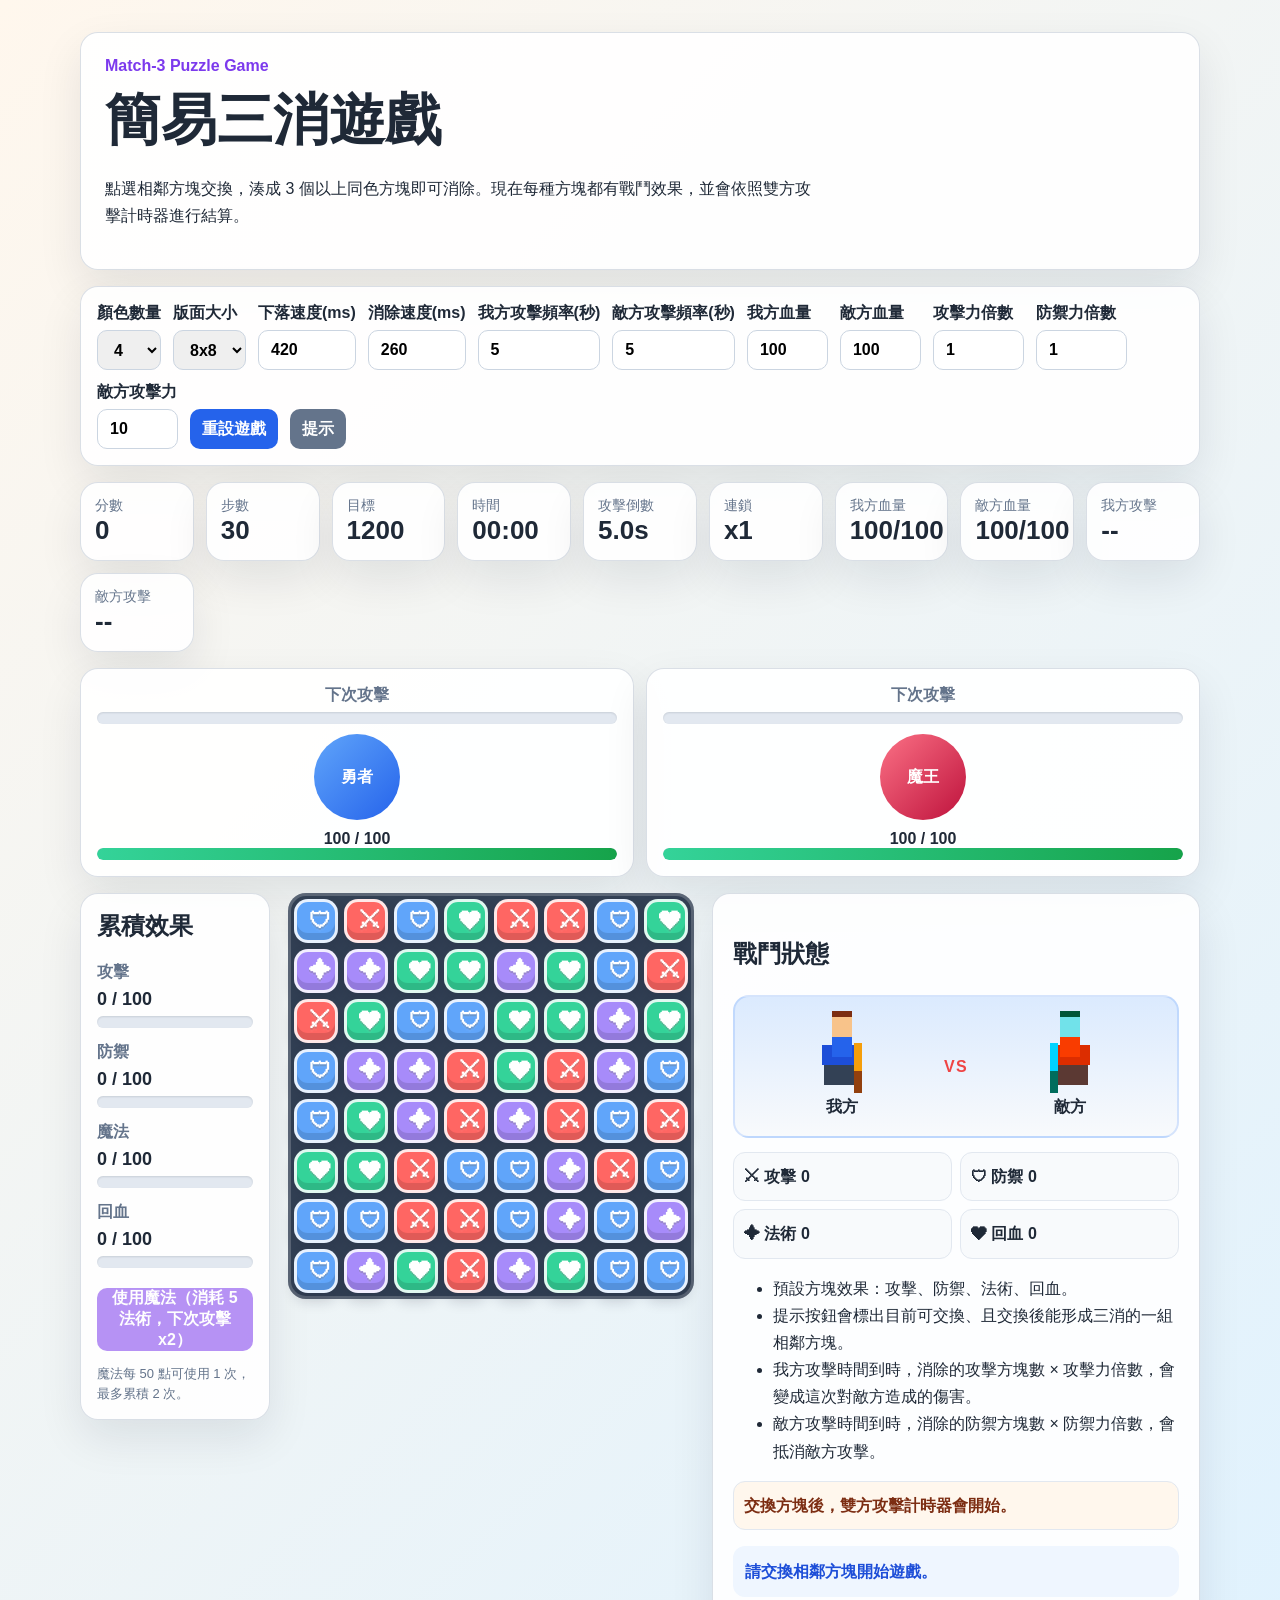
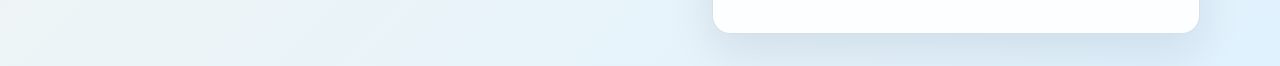
==== index.html @ 0c07d2d7 "Add debug option gating and damage popups" ====
<!DOCTYPE html>
<html lang="zh-TW">
<head>
  <meta charset="UTF-8" />
  <meta name="viewport" content="width=device-width, initial-scale=1.0" />
  <title>簡易三消遊戲 Match-3</title>
  <link rel="stylesheet" href="./assets/match3.css" />
</head>
<body>
  <main class="app-shell">
    <section class="hero">
      <p class="eyebrow">Match-3 Puzzle Game</p>
      <h1>簡易三消遊戲</h1>
      <p class="subtitle">點選相鄰方塊交換，湊成 3 個以上同色方塊即可消除。現在每種方塊都有戰鬥效果，並會依照雙方攻擊計時器進行結算。</p>
    </section>

    <section class="panel controls" aria-label="遊戲設定">
      <label data-debug-option>顏色數量
        <select id="colorCount">
          <option value="3">3</option>
          <option value="4" selected>4</option>
          <option value="5">5</option>
          <option value="6">6</option>
        </select>
      </label>
      <label data-debug-option>版面大小
        <select id="boardSize">
          <option value="6">6x6</option>
          <option value="7">7x7</option>
          <option value="8" selected>8x8</option>
          <option value="9">9x9</option>
        </select>
      </label>
      <label data-debug-option>下落速度(ms)
        <input type="number" id="fallSpeed" value="420" min="120" max="1200" step="10" />
      </label>
      <label data-debug-option>消除速度(ms)
        <input type="number" id="clearSpeed" value="260" min="80" max="1000" step="10" />
      </label>
      <details class="block-settings" data-debug-option>
        <summary>每種方塊參數</summary>
        <p>出現權重越高越常出現；消除速度會套用在該方塊的消除動畫。</p>
        <div id="blockSettings" class="block-settings-grid"></div>
      </details>
      <label data-debug-option>我方攻擊頻率(秒)
        <input type="number" id="attackInterval" value="5" min="1" max="30" step="1" />
      </label>
      <label data-debug-option>敵方攻擊頻率(秒)
        <input type="number" id="enemyInterval" value="5" min="1" max="30" step="1" />
      </label>
      <label data-debug-option>我方血量
        <input type="number" id="playerMaxHpInput" value="100" min="1" max="999" step="1" />
      </label>
      <label data-debug-option>敵方血量
        <input type="number" id="enemyMaxHpInput" value="100" min="1" max="999" step="1" />
      </label>
      <label data-debug-option>攻擊力倍數
        <input type="number" id="attackMultiplier" value="1" min="0" max="99" step="0.1" />
      </label>
      <label data-debug-option>防禦力倍數
        <input type="number" id="defenseMultiplier" value="1" min="0" max="99" step="0.1" />
      </label>
      <label data-debug-option>敵方攻擊力
        <input type="number" id="enemyAttackPower" value="10" min="0" max="999" step="1" />
      </label>
      <button id="resetButton" type="button">重設遊戲</button>
      <button id="hintButton" type="button" class="secondary">提示</button>
    </section>

    <section class="stats" aria-label="遊戲狀態">
      <article><span>分數</span><strong id="score">0</strong></article>
      <article><span>步數</span><strong id="moves">30</strong></article>
      <article><span>目標</span><strong id="target">1200</strong></article>
      <article><span>時間</span><strong id="timer">00:00</strong></article>
      <article><span>攻擊倒數</span><strong id="attackTimer">5.0s</strong></article>
      <article><span>連鎖</span><strong id="combo">x1</strong></article>
      <article><span>我方血量</span><strong id="playerHp">100/100</strong></article>
      <article><span>敵方血量</span><strong id="enemyHp">100/100</strong></article>
      <article><span>我方攻擊</span><strong id="playerAttackCountdown">--</strong></article>
      <article><span>敵方攻擊</span><strong id="enemyAttackCountdown">--</strong></article>
    </section>

    <section class="battle-panel" aria-label="戰鬥狀態">
      <article class="fighter-card">
        <div class="attack-countdown">
          <span>下次攻擊</span>
          <div class="bar"><span id="playerAttackBar"></span></div>
        </div>
        <div class="fighter-avatar">勇者</div>
        <strong id="playerHpText">100 / 100</strong>
        <div class="bar hp"><span id="playerHpBar"></span></div>
      </article>
      <article class="fighter-card enemy">
        <div class="attack-countdown">
          <span>下次攻擊</span>
          <div class="bar"><span id="enemyAttackBar"></span></div>
        </div>
        <div class="fighter-avatar">魔王</div>
        <strong id="enemyHpText">100 / 100</strong>
        <div class="bar hp"><span id="enemyHpBar"></span></div>
      </article>
    </section>

    <section class="game-layout">
      <aside class="panel accumulation-panel" aria-label="累積戰鬥效果">
        <h2>累積效果</h2>
        <div class="meter-row">
          <span>攻擊</span>
          <strong id="attackValue">0 / 100</strong>
          <div class="bar"><span id="attackMeter"></span></div>
        </div>
        <div class="meter-row">
          <span>防禦</span>
          <strong id="defenseValue">0 / 100</strong>
          <div class="bar"><span id="defenseMeter"></span></div>
        </div>
        <div class="meter-row">
          <span>魔法</span>
          <strong id="magicValue">0 / 100</strong>
          <div class="bar"><span id="magicMeter"></span></div>
        </div>
        <div class="meter-row">
          <span>回血</span>
          <strong id="healValue">0 / 100</strong>
          <div class="bar"><span id="healMeter"></span></div>
        </div>
        <button id="magicButton" type="button" class="magic-button">使用魔法（下次攻擊 x2）</button>
        <p class="meter-note">魔法每 50 點可使用 1 次，最多累積 2 次。</p>
      </aside>
      <div id="board" class="board" aria-label="三消遊戲棋盤"></div>
      <aside class="panel business-panel">
        <h2>戰鬥狀態</h2>
        <div class="battle-stage" aria-label="角色戰鬥展示">
          <div class="fighter hero-fighter">
            <div id="heroSprite" class="pixel-sprite hero-sprite" aria-label="我方像素角色"></div>
            <strong>我方</strong>
          </div>
          <div class="versus">VS</div>
          <div class="fighter enemy-fighter">
            <div id="enemySprite" class="pixel-sprite enemy-sprite" aria-label="敵方像素角色"></div>
            <strong>敵方</strong>
          </div>
        </div>
        <div class="effect-grid" aria-label="本輪累積效果">
          <span>⚔ 攻擊 <strong id="roundAttack">0</strong></span>
          <span>🛡 防禦 <strong id="roundDefense">0</strong></span>
          <span>✦ 法術 <strong id="roundSpell">0</strong></span>
          <span>❤ 回血 <strong id="roundHeal">0</strong></span>
        </div>
        <ul>
          <li>預設方塊效果：攻擊、防禦、法術、回血。</li>
          <li>提示按鈕會標出目前可交換、且交換後能形成三消的一組相鄰方塊。</li>
          <li>我方攻擊時間到時，消除的攻擊方塊數 × 攻擊力倍數，會變成這次對敵方造成的傷害。</li>
          <li>敵方攻擊時間到時，消除的防禦方塊數 × 防禦力倍數，會抵消敵方攻擊。</li>
        </ul>
        <p id="battleLog" class="battle-log">尚未攻擊。</p>
        <p id="status" class="status">請交換相鄰方塊開始遊戲。</p>
      </aside>
    </section>
  </main>

  <script src="./assets/match3/config/block-types.js"></script>
  <script src="./assets/match3/core/logic.js"></script>
  <script src="./assets/match3/state/game-state.js"></script>
  <script src="./assets/match3/ui/render.js"></script>
  <script src="./assets/match3/systems/battle.js"></script>
  <script src="./assets/match3/main.js"></script>
</body>
</html>
---- assets/match3.css ----
:root {
  --cell-size: 44px;
  --gap: 6px;
  --fall-duration: 420ms;
  --clear-duration: 260ms;
}
* { box-sizing: border-box; }
body { margin: 0; font-family: Arial, "Noto Sans TC", sans-serif; background: linear-gradient(135deg, #fff7ed, #e0f2fe); color: #1f2937; }
.app-shell { width: min(1120px, calc(100vw - 32px)); margin: 0 auto; padding: 32px 0; }
.hero, .panel, .stats article { background: rgba(255,255,255,.9); border: 1px solid rgba(148,163,184,.35); border-radius: 18px; box-shadow: 0 18px 45px rgba(15,23,42,.09); }
.hero { padding: 24px; margin-bottom: 16px; }
.eyebrow { color: #7c3aed; font-weight: 700; margin: 0 0 8px; }
h1 { margin: 0; font-size: clamp(32px, 5vw, 56px); }
.subtitle { max-width: 720px; line-height: 1.7; }
.controls { display: flex; flex-wrap: wrap; align-items: end; gap: 12px; padding: 16px; margin-bottom: 16px; }
label { display: grid; gap: 6px; font-weight: 700; }
select, input, button { min-height: 40px; border-radius: 10px; border: 1px solid #cbd5e1; padding: 0 12px; font: inherit; }
button { background: #2563eb; color: white; border: 0; cursor: pointer; font-weight: 800; }
button.secondary { background: #64748b; }
button:disabled { opacity: .55; cursor: not-allowed; }
.block-settings { flex-basis: 100%; border: 1px solid #e2e8f0; border-radius: 14px; padding: 10px 12px; background: #f8fafc; }
.block-settings summary { cursor: pointer; font-weight: 900; }
.block-settings p { margin: 8px 0 12px; color: #64748b; font-size: 14px; }
.block-settings-grid { display: grid; grid-template-columns: repeat(auto-fit, minmax(190px, 1fr)); gap: 10px; }
.block-setting-card { display: grid; gap: 8px; padding: 10px; border-radius: 12px; background: white; border: 1px solid #e2e8f0; }
.block-setting-card strong { display: flex; align-items: center; gap: 8px; }
.block-setting-card label { font-size: 13px; }
.block-setting-card input { width: 100%; min-height: 34px; }
.stats { display: grid; grid-template-columns: repeat(auto-fit, minmax(110px, 1fr)); gap: 12px; margin-bottom: 16px; }
.stats article { padding: 14px; }
.stats span { display: block; color: #64748b; font-size: 14px; }
.stats strong { font-size: 26px; }
.game-layout { display: grid; grid-template-columns: max-content minmax(240px, 1fr); align-items: start; gap: 18px; }
.board { display: grid; grid-template-columns: repeat(var(--board-size), var(--cell-size)); gap: var(--gap); padding: var(--gap); background: #334155; border-radius: 18px; box-shadow: inset 0 0 0 3px rgba(255,255,255,.2); touch-action: manipulation; }
.cell { width: var(--cell-size); height: var(--cell-size); border-radius: 14px; border: 3px solid rgba(255,255,255,.85); cursor: pointer; box-shadow: inset 0 -7px 0 rgba(0,0,0,.12), 0 8px 14px rgba(15,23,42,.18); transition: border-color 120ms, box-shadow 120ms; animation-fill-mode: both; }
.cell.empty { visibility: hidden; pointer-events: none; }
.cell.selected { border-color: #111827; box-shadow: 0 0 0 4px #facc15, inset 0 -7px 0 rgba(0,0,0,.12); }
.cell.hint { animation: pulse 800ms ease-in-out 3; }
.cell.clearing { animation: clear var(--clear-duration) ease-out forwards; }
.cell.falling { animation: fall var(--fall-duration) cubic-bezier(.2,.9,.25,1) forwards; }
.cell.spawning { animation: spawn var(--fall-duration) cubic-bezier(.2,.9,.25,1) forwards; }
.business-panel { padding: 20px; line-height: 1.7; }
.status { padding: 12px; border-radius: 12px; background: #eff6ff; color: #1d4ed8; font-weight: 700; }
@keyframes clear { to { opacity: 0; transform: scale(.2) rotate(12deg); } }
@keyframes fall { from { transform: translateY(var(--from-y)); } to { transform: translateY(0); } }
@keyframes spawn { from { opacity: 0; transform: translateY(var(--from-y)) scale(.75); } to { opacity: 1; transform: translateY(0) scale(1); } }
@keyframes pulse { 50% { transform: scale(1.15); box-shadow: 0 0 0 5px #fde68a, inset 0 -7px 0 rgba(0,0,0,.12); } }
@media (max-width: 820px) { :root { --cell-size: 36px; --gap: 4px; } .game-layout { grid-template-columns: 1fr; } .stats { grid-template-columns: repeat(2, 1fr); } .board { margin: 0 auto; } }
.battle-panel { display: grid; grid-template-columns: repeat(2, minmax(220px, 1fr)); gap: 12px; margin-bottom: 16px; }
.fighter-card { background: rgba(255,255,255,.92); border: 1px solid rgba(148,163,184,.35); border-radius: 18px; box-shadow: 0 18px 45px rgba(15,23,42,.09); padding: 16px; text-align: center; }
.fighter-avatar { width: 86px; height: 86px; border-radius: 999px; display: grid; place-items: center; margin: 10px auto; background: linear-gradient(135deg, #60a5fa, #2563eb); color: white; font-weight: 900; }
.fighter-card.enemy .fighter-avatar { background: linear-gradient(135deg, #fb7185, #be123c); }
.attack-countdown { display: grid; gap: 6px; color: #64748b; font-weight: 800; }
.bar { height: 12px; overflow: hidden; border-radius: 999px; background: #e2e8f0; box-shadow: inset 0 1px 2px rgba(15,23,42,.12); }
.bar span { display: block; width: 0%; height: 100%; border-radius: inherit; background: linear-gradient(90deg, #38bdf8, #2563eb); transition: width 120ms linear; }
.bar.hp span { width: 100%; background: linear-gradient(90deg, #34d399, #16a34a); }
.game-layout { grid-template-columns: 190px max-content minmax(240px, 1fr); }
.accumulation-panel { padding: 16px; }
.accumulation-panel h2 { margin-top: 0; }
.meter-row { display: grid; gap: 6px; margin-bottom: 14px; }
.meter-row span { color: #64748b; font-weight: 800; }
.meter-row strong { font-size: 18px; }
#attackMeter { background: linear-gradient(90deg, #fb923c, #ef4444); }
#defenseMeter { background: linear-gradient(90deg, #93c5fd, #2563eb); }
#magicMeter { background: linear-gradient(90deg, #c084fc, #7c3aed); }
#healMeter { background: linear-gradient(90deg, #86efac, #16a34a); }
.magic-button { width: 100%; min-height: 44px; margin-top: 6px; background: #7c3aed; }
.meter-note { margin-bottom: 0; color: #64748b; font-size: 13px; line-height: 1.5; }
.stats { grid-template-columns: repeat(9, minmax(96px, 1fr)); }
.cell { position: relative; display: grid; place-items: center; font-size: 22px; text-shadow: 0 2px 0 rgba(0,0,0,.18); }
.cell-icon { pointer-events: none; filter: drop-shadow(0 2px 0 rgba(255,255,255,.22)); }
.battle-stage { display: grid; grid-template-columns: 1fr auto 1fr; align-items: end; gap: 12px; padding: 16px; margin-bottom: 14px; border-radius: 16px; background: linear-gradient(#dbeafe, #f8fafc); border: 2px solid rgba(59,130,246,.18); }
.fighter { display: grid; justify-items: center; gap: 8px; font-weight: 800; }
.versus { align-self: center; color: #ef4444; font-weight: 900; letter-spacing: .08em; }
.pixel-sprite { position: relative; width: 54px; height: 72px; image-rendering: pixelated; animation: idle-bob 900ms steps(2, end) infinite; }
.pixel-sprite::before { content: ''; position: absolute; left: 17px; top: 4px; width: 20px; height: 20px; background: #f8c38a; box-shadow: 0 20px 0 #2563eb, -10px 28px 0 #1d4ed8, 10px 28px 0 #1d4ed8, -8px 48px 0 #334155, 8px 48px 0 #334155, 0 -6px 0 #7c2d12; }
.pixel-sprite::after { content: ''; position: absolute; left: 39px; top: 30px; width: 8px; height: 28px; background: #f59e0b; transform-origin: top center; box-shadow: 0 22px 0 #92400e; }
.enemy-sprite { transform: scaleX(-1); filter: hue-rotate(145deg) saturate(1.2); animation-name: enemy-idle-bob; }
.hero-sprite.attacking { animation: hero-attack 520ms steps(3, end); }
.enemy-sprite.attacking { animation: enemy-attack 520ms steps(3, end); }
.hero-sprite.attacking::after, .enemy-sprite.attacking::after { transform: rotate(-55deg); }
.effect-grid { display: grid; grid-template-columns: repeat(2, minmax(120px, 1fr)); gap: 8px; margin-bottom: 12px; }
.effect-grid span, .battle-log { border-radius: 12px; background: #f8fafc; border: 1px solid #e2e8f0; padding: 10px; font-weight: 700; }
.battle-log { color: #7c2d12; background: #fff7ed; }
@keyframes idle-bob { 50% { transform: translateY(-3px); } }
@keyframes enemy-idle-bob { 0%, 100% { transform: scaleX(-1) translateY(0); } 50% { transform: scaleX(-1) translateY(-3px); } }
@keyframes hero-attack { 50% { transform: translateX(18px); } }
@keyframes enemy-attack { 0%, 100% { transform: scaleX(-1) translateX(0); } 50% { transform: scaleX(-1) translateX(18px); } }
@media (max-width: 980px) { .stats { grid-template-columns: repeat(3, 1fr); } }
@media (max-width: 820px) { .battle-panel, .game-layout { grid-template-columns: 1fr; } .accumulation-panel { order: -1; } .stats { grid-template-columns: repeat(2, 1fr); } .effect-grid { grid-template-columns: 1fr; } }

.cell.special { border-color: #fff7ed; box-shadow: inset 0 -7px 0 rgba(0,0,0,.12), 0 0 0 3px rgba(250,204,21,.8), 0 10px 18px rgba(15,23,42,.22); overflow: hidden; }
.cell.special::before { content: ''; position: absolute; inset: -35%; background: conic-gradient(from 0deg, transparent, rgba(255,255,255,.72), transparent 32%); animation: special-spin 1.8s linear infinite; }
.cell.special-color { background: conic-gradient(#FF6663, #60A5FA, #A78BFA, #34D399, #FEB144, #FF6663) !important; }
.special-icon { position: absolute; right: 2px; bottom: 0; display: grid; place-items: center; width: 18px; height: 18px; border-radius: 999px; background: rgba(17,24,39,.82); color: white; font-size: 12px; line-height: 1; z-index: 1; }
.cell-icon { position: relative; z-index: 1; }
@keyframes special-spin { to { transform: rotate(360deg); } }
.damage-popup {
  position: absolute;
  top: -20px;
  left: 50%;
  z-index: 3;
  pointer-events: none;
  transform: translateX(-50%);
  color: #dc2626;
  font-size: 22px;
  font-weight: 900;
  text-shadow: 0 2px 0 #fff, 0 0 8px rgba(255,255,255,.9);
  animation: damage-float 900ms ease-out forwards;
}
.damage-popup.heal { color: #16a34a; }
@keyframes damage-float {
  from { opacity: 0; transform: translate(-50%, 8px) scale(.85); }
  20% { opacity: 1; transform: translate(-50%, 0) scale(1.15); }
  to { opacity: 0; transform: translate(-50%, -34px) scale(1); }
}
.fighter { position: relative; }
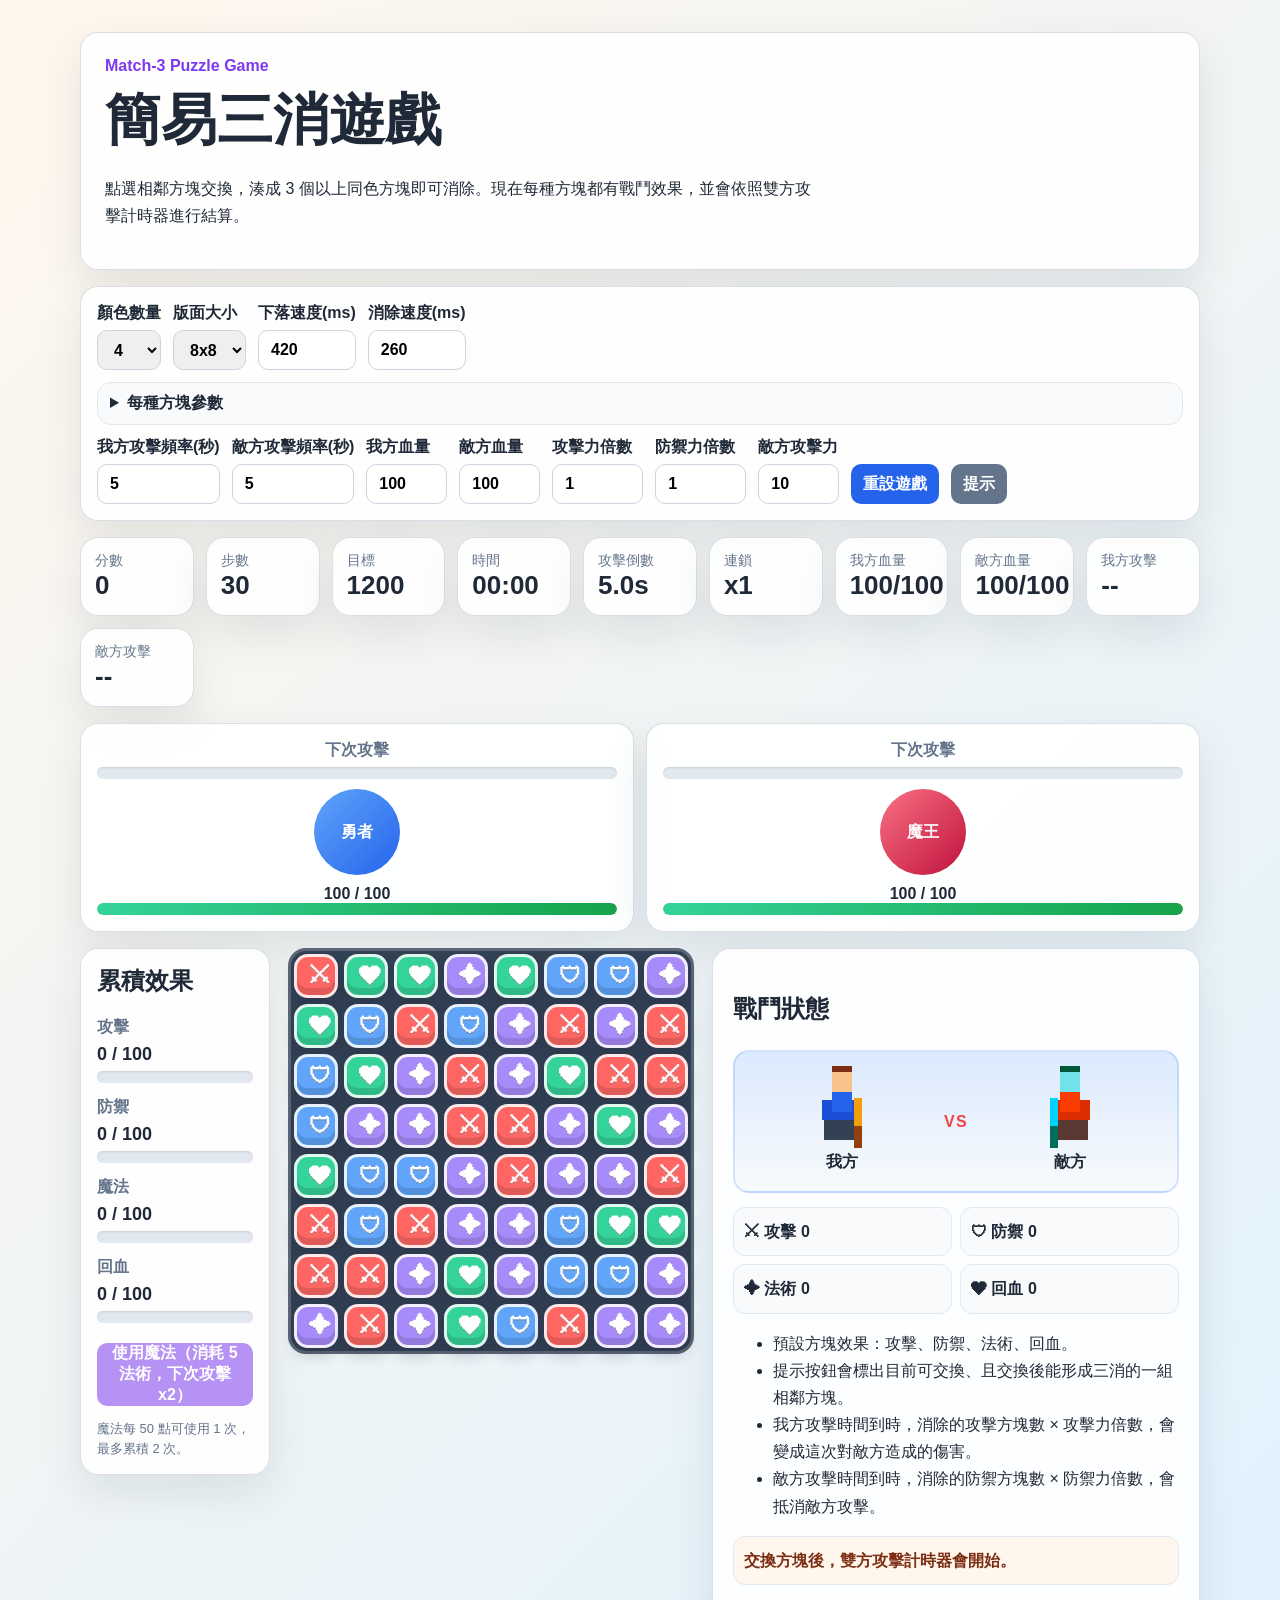
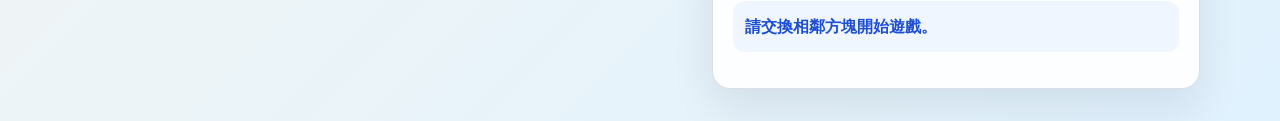
==== commit 6fff638e: "Keep block settings panel visible" ====
--- a/index.html
+++ b/index.html
@@ -37,7 +37,7 @@
       <label data-debug-option>消除速度(ms)
         <input type="number" id="clearSpeed" value="260" min="80" max="1000" step="10" />
       </label>
-      <details class="block-settings" data-debug-option>
+      <details class="block-settings">
         <summary>每種方塊參數</summary>
         <p>出現權重越高越常出現；消除速度會套用在該方塊的消除動畫。</p>
         <div id="blockSettings" class="block-settings-grid"></div>
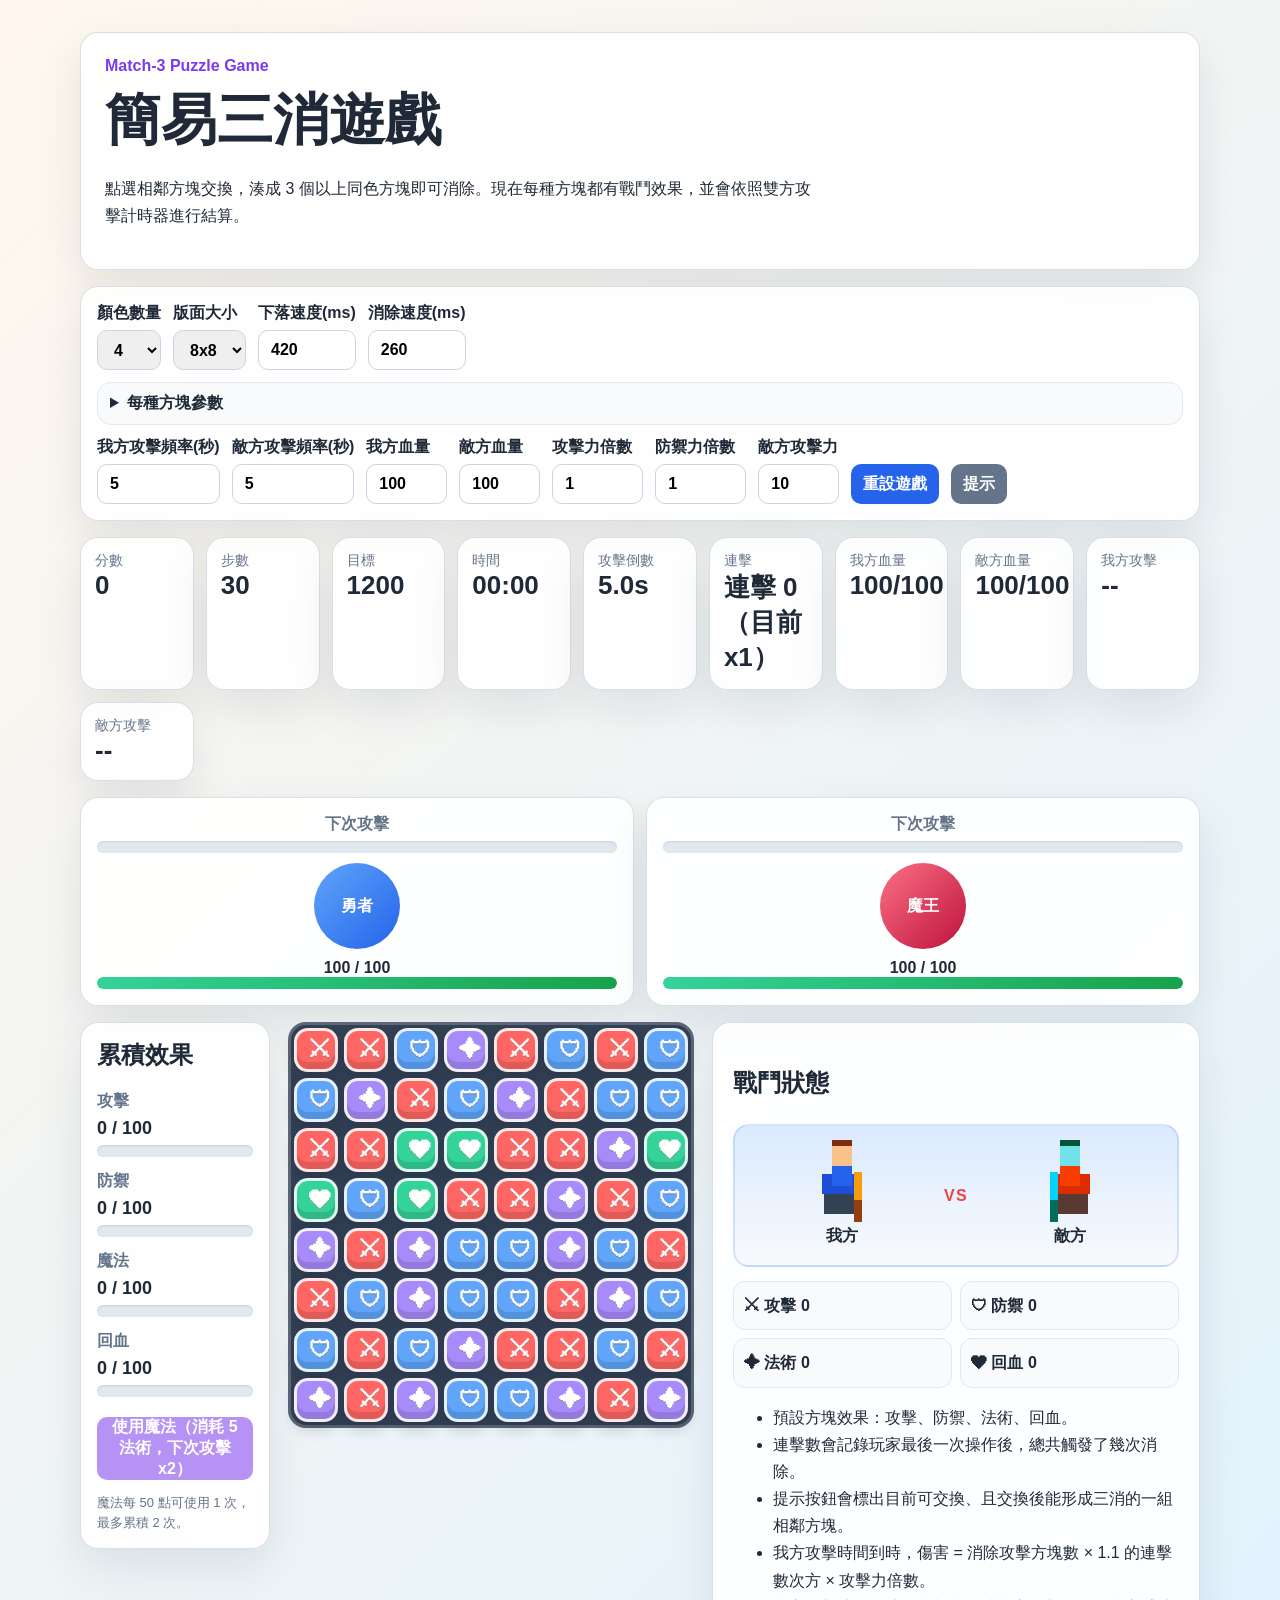
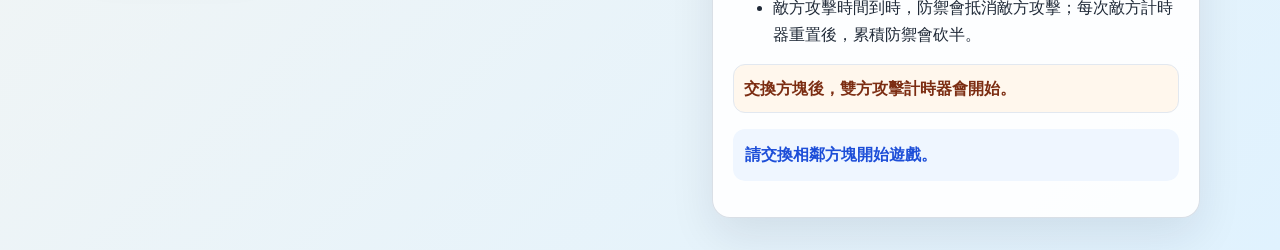
==== commit 20adb51b: "Add combo damage and defense decay" ====
--- a/index.html
+++ b/index.html
@@ -73,7 +73,7 @@
       <article><span>目標</span><strong id="target">1200</strong></article>
       <article><span>時間</span><strong id="timer">00:00</strong></article>
       <article><span>攻擊倒數</span><strong id="attackTimer">5.0s</strong></article>
-      <article><span>連鎖</span><strong id="combo">x1</strong></article>
+      <article><span>連擊</span><strong id="combo">連擊 0</strong></article>
       <article><span>我方血量</span><strong id="playerHp">100/100</strong></article>
       <article><span>敵方血量</span><strong id="enemyHp">100/100</strong></article>
       <article><span>我方攻擊</span><strong id="playerAttackCountdown">--</strong></article>
@@ -149,9 +149,10 @@
         </div>
         <ul>
           <li>預設方塊效果：攻擊、防禦、法術、回血。</li>
+          <li>連擊數會記錄玩家最後一次操作後，總共觸發了幾次消除。</li>
           <li>提示按鈕會標出目前可交換、且交換後能形成三消的一組相鄰方塊。</li>
-          <li>我方攻擊時間到時，消除的攻擊方塊數 × 攻擊力倍數，會變成這次對敵方造成的傷害。</li>
-          <li>敵方攻擊時間到時，消除的防禦方塊數 × 防禦力倍數，會抵消敵方攻擊。</li>
+          <li>我方攻擊時間到時，傷害 = 消除攻擊方塊數 × 1.1 的連擊數次方 × 攻擊力倍數。</li>
+          <li>敵方攻擊時間到時，防禦會抵消敵方攻擊；每次敵方計時器重置後，累積防禦會砍半。</li>
         </ul>
         <p id="battleLog" class="battle-log">尚未攻擊。</p>
         <p id="status" class="status">請交換相鄰方塊開始遊戲。</p>
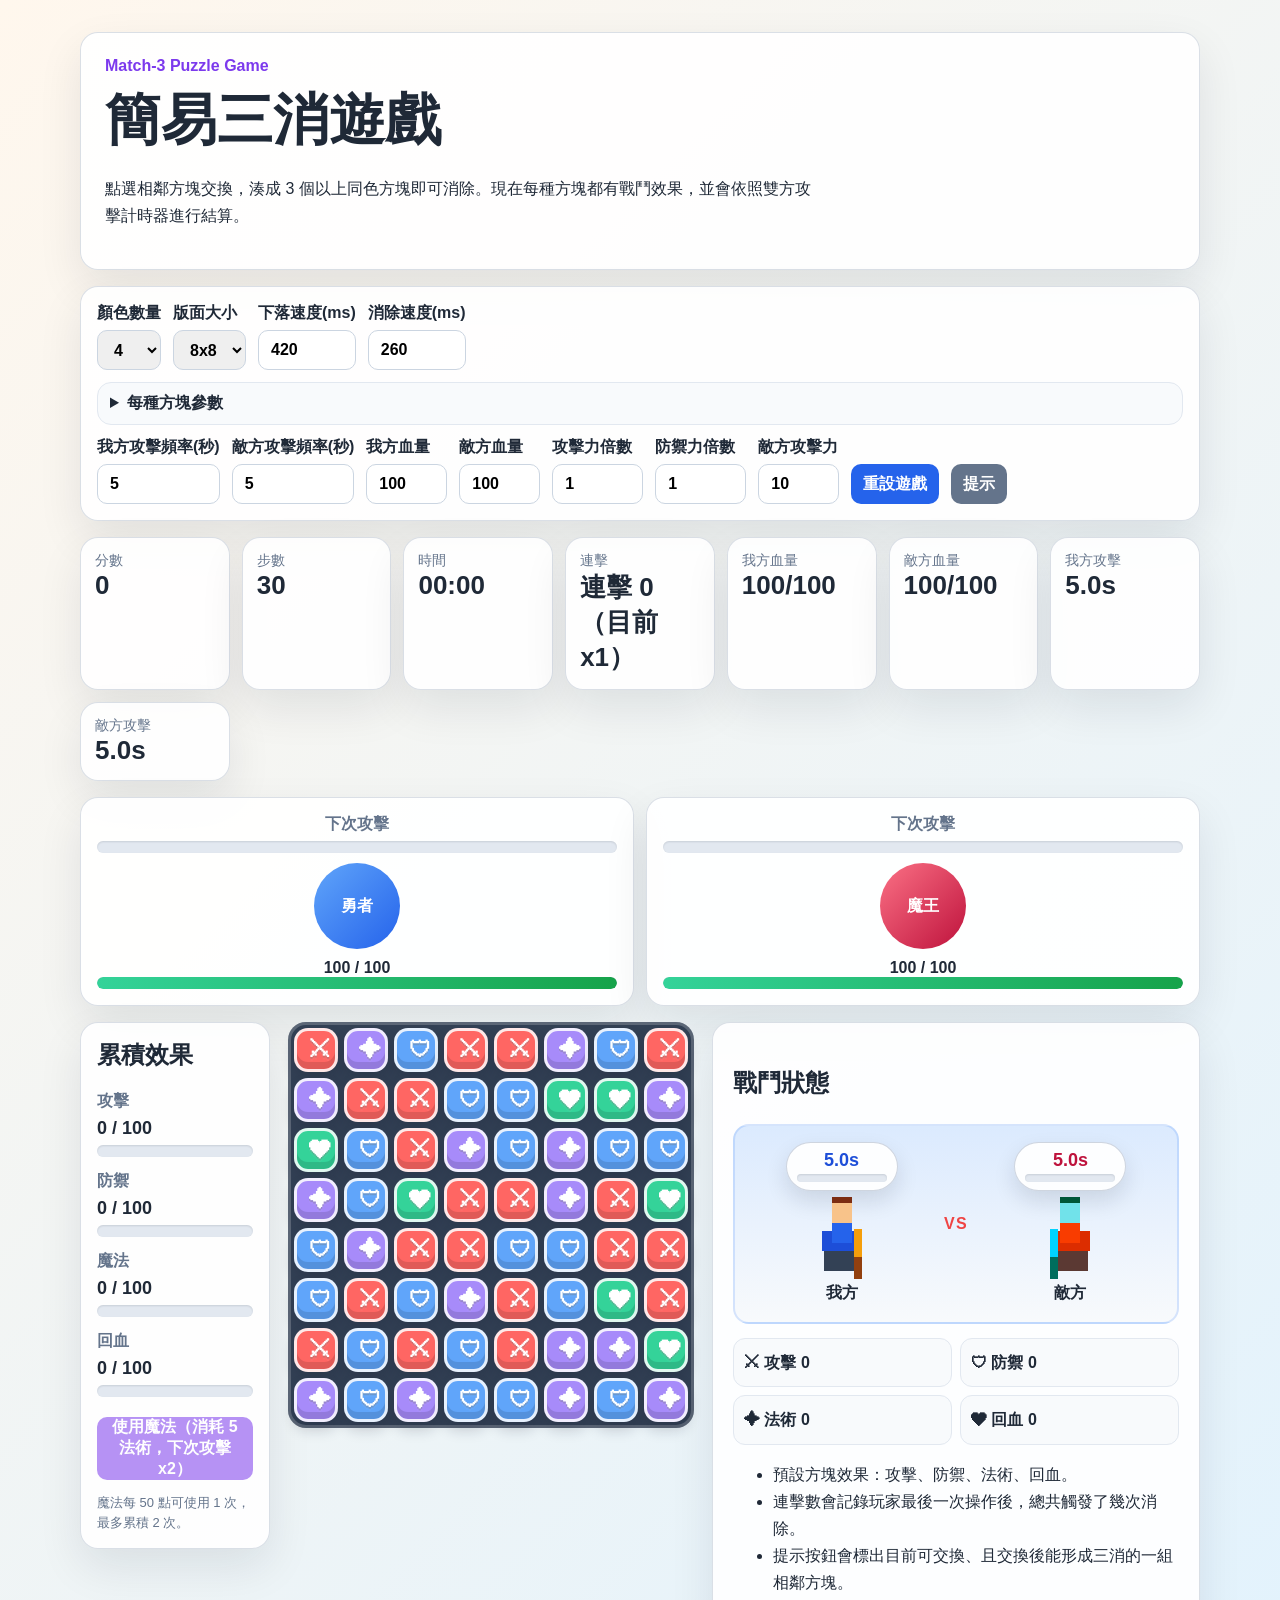
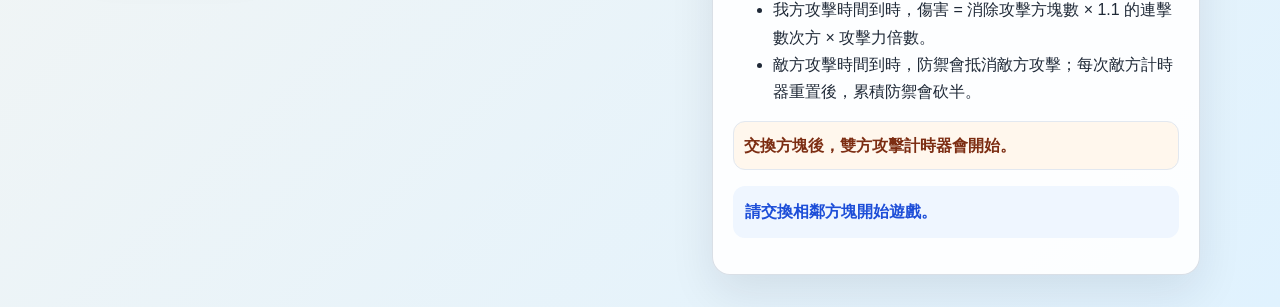
==== commit 03cdaf2f: "Move attack countdowns above fighters" ====
--- a/index.html
+++ b/index.html
@@ -70,9 +70,7 @@
     <section class="stats" aria-label="遊戲狀態">
       <article><span>分數</span><strong id="score">0</strong></article>
       <article><span>步數</span><strong id="moves">30</strong></article>
-      <article><span>目標</span><strong id="target">1200</strong></article>
       <article><span>時間</span><strong id="timer">00:00</strong></article>
-      <article><span>攻擊倒數</span><strong id="attackTimer">5.0s</strong></article>
       <article><span>連擊</span><strong id="combo">連擊 0</strong></article>
       <article><span>我方血量</span><strong id="playerHp">100/100</strong></article>
       <article><span>敵方血量</span><strong id="enemyHp">100/100</strong></article>
@@ -132,11 +130,19 @@
         <h2>戰鬥狀態</h2>
         <div class="battle-stage" aria-label="角色戰鬥展示">
           <div class="fighter hero-fighter">
+            <div class="stage-countdown" aria-label="我方下次攻擊倒數">
+              <strong id="playerStageAttackCountdown">--</strong>
+              <div class="bar"><span id="playerStageAttackBar"></span></div>
+            </div>
             <div id="heroSprite" class="pixel-sprite hero-sprite" aria-label="我方像素角色"></div>
             <strong>我方</strong>
           </div>
           <div class="versus">VS</div>
           <div class="fighter enemy-fighter">
+            <div class="stage-countdown" aria-label="敵方下次攻擊倒數">
+              <strong id="enemyStageAttackCountdown">--</strong>
+              <div class="bar"><span id="enemyStageAttackBar"></span></div>
+            </div>
             <div id="enemySprite" class="pixel-sprite enemy-sprite" aria-label="敵方像素角色"></div>
             <strong>敵方</strong>
           </div>
--- a/assets/match3.css
+++ b/assets/match3.css
@@ -52,7 +52,7 @@
 .fighter-card.enemy .fighter-avatar { background: linear-gradient(135deg, #fb7185, #be123c); }
 .attack-countdown { display: grid; gap: 6px; color: #64748b; font-weight: 800; }
 .bar { height: 12px; overflow: hidden; border-radius: 999px; background: #e2e8f0; box-shadow: inset 0 1px 2px rgba(15,23,42,.12); }
-.bar span { display: block; width: 0%; height: 100%; border-radius: inherit; background: linear-gradient(90deg, #38bdf8, #2563eb); transition: width 120ms linear; }
+.bar span { display: block; width: 0%; height: 100%; border-radius: inherit; background: linear-gradient(90deg, #38bdf8, #2563eb); transition: width 180ms linear; }
 .bar.hp span { width: 100%; background: linear-gradient(90deg, #34d399, #16a34a); }
 .game-layout { grid-template-columns: 190px max-content minmax(240px, 1fr); }
 .accumulation-panel { padding: 16px; }
@@ -66,11 +66,16 @@
 #healMeter { background: linear-gradient(90deg, #86efac, #16a34a); }
 .magic-button { width: 100%; min-height: 44px; margin-top: 6px; background: #7c3aed; }
 .meter-note { margin-bottom: 0; color: #64748b; font-size: 13px; line-height: 1.5; }
-.stats { grid-template-columns: repeat(9, minmax(96px, 1fr)); }
+.stats { grid-template-columns: repeat(7, minmax(96px, 1fr)); }
 .cell { position: relative; display: grid; place-items: center; font-size: 22px; text-shadow: 0 2px 0 rgba(0,0,0,.18); }
 .cell-icon { pointer-events: none; filter: drop-shadow(0 2px 0 rgba(255,255,255,.22)); }
 .battle-stage { display: grid; grid-template-columns: 1fr auto 1fr; align-items: end; gap: 12px; padding: 16px; margin-bottom: 14px; border-radius: 16px; background: linear-gradient(#dbeafe, #f8fafc); border: 2px solid rgba(59,130,246,.18); }
 .fighter { display: grid; justify-items: center; gap: 8px; font-weight: 800; }
+.stage-countdown { width: 112px; padding: 8px 10px; border-radius: 999px; background: rgba(255,255,255,.92); border: 1px solid rgba(148,163,184,.45); box-shadow: 0 10px 22px rgba(15,23,42,.12); text-align: center; color: #1d4ed8; }
+.stage-countdown strong { display: block; margin-bottom: 5px; font-size: 18px; line-height: 1; }
+.stage-countdown .bar { height: 8px; }
+.enemy-fighter .stage-countdown { color: #be123c; }
+.enemy-fighter .stage-countdown .bar span { background: linear-gradient(90deg, #fb7185, #be123c); }
 .versus { align-self: center; color: #ef4444; font-weight: 900; letter-spacing: .08em; }
 .pixel-sprite { position: relative; width: 54px; height: 72px; image-rendering: pixelated; animation: idle-bob 900ms steps(2, end) infinite; }
 .pixel-sprite::before { content: ''; position: absolute; left: 17px; top: 4px; width: 20px; height: 20px; background: #f8c38a; box-shadow: 0 20px 0 #2563eb, -10px 28px 0 #1d4ed8, 10px 28px 0 #1d4ed8, -8px 48px 0 #334155, 8px 48px 0 #334155, 0 -6px 0 #7c2d12; }
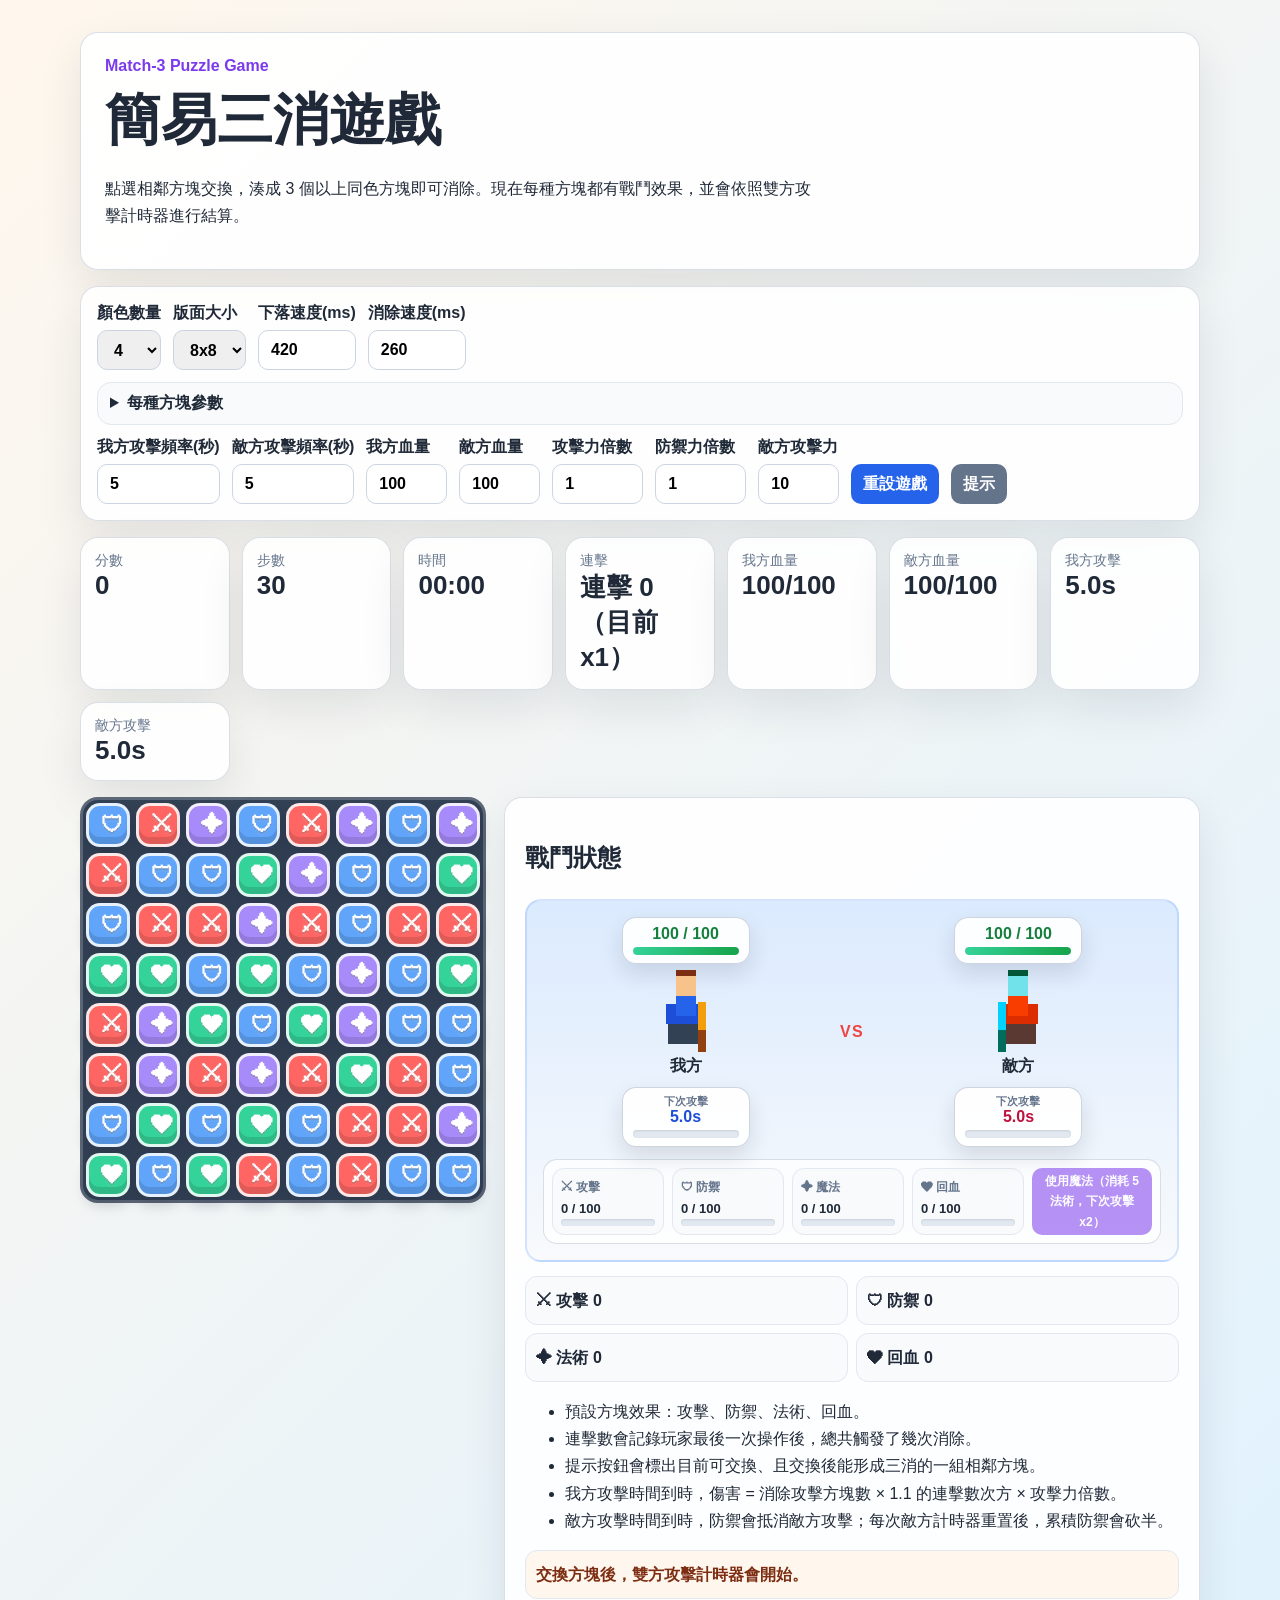
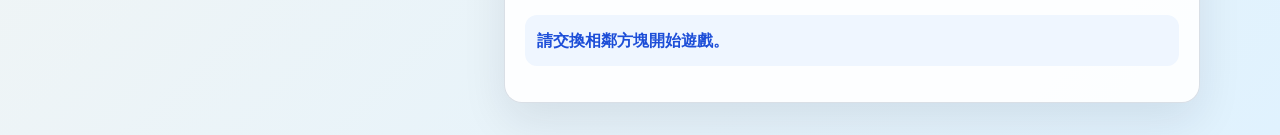
==== commit ec95d3ec: "Move battle stats into stage UI" ====
--- a/index.html
+++ b/index.html
@@ -78,73 +78,60 @@
       <article><span>敵方攻擊</span><strong id="enemyAttackCountdown">--</strong></article>
     </section>
 
-    <section class="battle-panel" aria-label="戰鬥狀態">
-      <article class="fighter-card">
-        <div class="attack-countdown">
-          <span>下次攻擊</span>
-          <div class="bar"><span id="playerAttackBar"></span></div>
-        </div>
-        <div class="fighter-avatar">勇者</div>
-        <strong id="playerHpText">100 / 100</strong>
-        <div class="bar hp"><span id="playerHpBar"></span></div>
-      </article>
-      <article class="fighter-card enemy">
-        <div class="attack-countdown">
-          <span>下次攻擊</span>
-          <div class="bar"><span id="enemyAttackBar"></span></div>
-        </div>
-        <div class="fighter-avatar">魔王</div>
-        <strong id="enemyHpText">100 / 100</strong>
-        <div class="bar hp"><span id="enemyHpBar"></span></div>
-      </article>
-    </section>
-
     <section class="game-layout">
-      <aside class="panel accumulation-panel" aria-label="累積戰鬥效果">
-        <h2>累積效果</h2>
-        <div class="meter-row">
-          <span>攻擊</span>
-          <strong id="attackValue">0 / 100</strong>
-          <div class="bar"><span id="attackMeter"></span></div>
-        </div>
-        <div class="meter-row">
-          <span>防禦</span>
-          <strong id="defenseValue">0 / 100</strong>
-          <div class="bar"><span id="defenseMeter"></span></div>
-        </div>
-        <div class="meter-row">
-          <span>魔法</span>
-          <strong id="magicValue">0 / 100</strong>
-          <div class="bar"><span id="magicMeter"></span></div>
-        </div>
-        <div class="meter-row">
-          <span>回血</span>
-          <strong id="healValue">0 / 100</strong>
-          <div class="bar"><span id="healMeter"></span></div>
-        </div>
-        <button id="magicButton" type="button" class="magic-button">使用魔法（下次攻擊 x2）</button>
-        <p class="meter-note">魔法每 50 點可使用 1 次，最多累積 2 次。</p>
-      </aside>
       <div id="board" class="board" aria-label="三消遊戲棋盤"></div>
       <aside class="panel business-panel">
         <h2>戰鬥狀態</h2>
         <div class="battle-stage" aria-label="角色戰鬥展示">
           <div class="fighter hero-fighter">
+            <div class="stage-hp" aria-label="我方血量">
+              <strong id="playerHpText">100 / 100</strong>
+              <div class="bar hp"><span id="playerHpBar"></span></div>
+            </div>
+            <div id="heroSprite" class="pixel-sprite hero-sprite" aria-label="我方像素角色"></div>
+            <strong>我方</strong>
             <div class="stage-countdown" aria-label="我方下次攻擊倒數">
+              <span>下次攻擊</span>
               <strong id="playerStageAttackCountdown">--</strong>
               <div class="bar"><span id="playerStageAttackBar"></span></div>
             </div>
-            <div id="heroSprite" class="pixel-sprite hero-sprite" aria-label="我方像素角色"></div>
-            <strong>我方</strong>
           </div>
           <div class="versus">VS</div>
           <div class="fighter enemy-fighter">
+            <div class="stage-hp" aria-label="敵方血量">
+              <strong id="enemyHpText">100 / 100</strong>
+              <div class="bar hp"><span id="enemyHpBar"></span></div>
+            </div>
+            <div id="enemySprite" class="pixel-sprite enemy-sprite" aria-label="敵方像素角色"></div>
+            <strong>敵方</strong>
             <div class="stage-countdown" aria-label="敵方下次攻擊倒數">
+              <span>下次攻擊</span>
               <strong id="enemyStageAttackCountdown">--</strong>
               <div class="bar"><span id="enemyStageAttackBar"></span></div>
             </div>
-            <div id="enemySprite" class="pixel-sprite enemy-sprite" aria-label="敵方像素角色"></div>
-            <strong>敵方</strong>
+          </div>
+          <div class="stage-meters" aria-label="累積戰鬥效果">
+            <div class="mini-meter">
+              <span>⚔ 攻擊</span>
+              <strong id="attackValue">0 / 100</strong>
+              <div class="bar"><span id="attackMeter"></span></div>
+            </div>
+            <div class="mini-meter">
+              <span>🛡 防禦</span>
+              <strong id="defenseValue">0 / 100</strong>
+              <div class="bar"><span id="defenseMeter"></span></div>
+            </div>
+            <div class="mini-meter">
+              <span>✦ 魔法</span>
+              <strong id="magicValue">0 / 100</strong>
+              <div class="bar"><span id="magicMeter"></span></div>
+            </div>
+            <div class="mini-meter">
+              <span>❤ 回血</span>
+              <strong id="healValue">0 / 100</strong>
+              <div class="bar"><span id="healMeter"></span></div>
+            </div>
+            <button id="magicButton" type="button" class="magic-button">使用魔法（下次攻擊 x2）</button>
           </div>
         </div>
         <div class="effect-grid" aria-label="本輪累積效果">
--- a/assets/match3.css
+++ b/assets/match3.css
@@ -54,26 +54,24 @@
 .bar { height: 12px; overflow: hidden; border-radius: 999px; background: #e2e8f0; box-shadow: inset 0 1px 2px rgba(15,23,42,.12); }
 .bar span { display: block; width: 0%; height: 100%; border-radius: inherit; background: linear-gradient(90deg, #38bdf8, #2563eb); transition: width 180ms linear; }
 .bar.hp span { width: 100%; background: linear-gradient(90deg, #34d399, #16a34a); }
-.game-layout { grid-template-columns: 190px max-content minmax(240px, 1fr); }
-.accumulation-panel { padding: 16px; }
-.accumulation-panel h2 { margin-top: 0; }
-.meter-row { display: grid; gap: 6px; margin-bottom: 14px; }
-.meter-row span { color: #64748b; font-weight: 800; }
-.meter-row strong { font-size: 18px; }
+.game-layout { grid-template-columns: max-content minmax(360px, 1fr); }
 #attackMeter { background: linear-gradient(90deg, #fb923c, #ef4444); }
 #defenseMeter { background: linear-gradient(90deg, #93c5fd, #2563eb); }
 #magicMeter { background: linear-gradient(90deg, #c084fc, #7c3aed); }
 #healMeter { background: linear-gradient(90deg, #86efac, #16a34a); }
-.magic-button { width: 100%; min-height: 44px; margin-top: 6px; background: #7c3aed; }
+.magic-button { width: 100%; min-height: 34px; margin-top: 0; padding: 0 10px; background: #7c3aed; font-size: 12px; }
 .meter-note { margin-bottom: 0; color: #64748b; font-size: 13px; line-height: 1.5; }
 .stats { grid-template-columns: repeat(7, minmax(96px, 1fr)); }
 .cell { position: relative; display: grid; place-items: center; font-size: 22px; text-shadow: 0 2px 0 rgba(0,0,0,.18); }
 .cell-icon { pointer-events: none; filter: drop-shadow(0 2px 0 rgba(255,255,255,.22)); }
 .battle-stage { display: grid; grid-template-columns: 1fr auto 1fr; align-items: end; gap: 12px; padding: 16px; margin-bottom: 14px; border-radius: 16px; background: linear-gradient(#dbeafe, #f8fafc); border: 2px solid rgba(59,130,246,.18); }
 .fighter { display: grid; justify-items: center; gap: 8px; font-weight: 800; }
-.stage-countdown { width: 112px; padding: 8px 10px; border-radius: 999px; background: rgba(255,255,255,.92); border: 1px solid rgba(148,163,184,.45); box-shadow: 0 10px 22px rgba(15,23,42,.12); text-align: center; color: #1d4ed8; }
-.stage-countdown strong { display: block; margin-bottom: 5px; font-size: 18px; line-height: 1; }
+.stage-hp, .stage-countdown { width: 128px; padding: 8px 10px; border-radius: 14px; background: rgba(255,255,255,.92); border: 1px solid rgba(148,163,184,.45); box-shadow: 0 10px 22px rgba(15,23,42,.12); text-align: center; color: #1d4ed8; }
+.stage-hp { color: #15803d; }
+.stage-countdown span { display: block; margin-bottom: 2px; color: #64748b; font-size: 11px; line-height: 1; }
+.stage-hp strong, .stage-countdown strong { display: block; margin-bottom: 5px; font-size: 16px; line-height: 1; }
 .stage-countdown .bar { height: 8px; }
+.stage-hp .bar { height: 8px; }
 .enemy-fighter .stage-countdown { color: #be123c; }
 .enemy-fighter .stage-countdown .bar span { background: linear-gradient(90deg, #fb7185, #be123c); }
 .versus { align-self: center; color: #ef4444; font-weight: 900; letter-spacing: .08em; }
@@ -84,6 +82,11 @@
 .hero-sprite.attacking { animation: hero-attack 520ms steps(3, end); }
 .enemy-sprite.attacking { animation: enemy-attack 520ms steps(3, end); }
 .hero-sprite.attacking::after, .enemy-sprite.attacking::after { transform: rotate(-55deg); }
+.stage-meters { grid-column: 1 / -1; display: grid; grid-template-columns: repeat(4, minmax(86px, 1fr)) minmax(120px, .8fr); gap: 8px; align-items: stretch; padding: 8px; border-radius: 14px; background: rgba(255,255,255,.72); border: 1px solid rgba(148,163,184,.35); }
+.mini-meter { display: grid; gap: 4px; min-width: 0; padding: 8px; border-radius: 12px; background: rgba(248,250,252,.92); border: 1px solid #e2e8f0; }
+.mini-meter span { color: #64748b; font-size: 12px; font-weight: 900; }
+.mini-meter strong { font-size: 13px; line-height: 1; }
+.mini-meter .bar { height: 7px; }
 .effect-grid { display: grid; grid-template-columns: repeat(2, minmax(120px, 1fr)); gap: 8px; margin-bottom: 12px; }
 .effect-grid span, .battle-log { border-radius: 12px; background: #f8fafc; border: 1px solid #e2e8f0; padding: 10px; font-weight: 700; }
 .battle-log { color: #7c2d12; background: #fff7ed; }
@@ -92,7 +95,7 @@
 @keyframes hero-attack { 50% { transform: translateX(18px); } }
 @keyframes enemy-attack { 0%, 100% { transform: scaleX(-1) translateX(0); } 50% { transform: scaleX(-1) translateX(18px); } }
 @media (max-width: 980px) { .stats { grid-template-columns: repeat(3, 1fr); } }
-@media (max-width: 820px) { .battle-panel, .game-layout { grid-template-columns: 1fr; } .accumulation-panel { order: -1; } .stats { grid-template-columns: repeat(2, 1fr); } .effect-grid { grid-template-columns: 1fr; } }
+@media (max-width: 820px) { .battle-panel, .game-layout { grid-template-columns: 1fr; } .stats { grid-template-columns: repeat(2, 1fr); } .effect-grid { grid-template-columns: 1fr; } .stage-meters { grid-template-columns: repeat(2, minmax(120px, 1fr)); } .magic-button { grid-column: 1 / -1; } }
 
 .cell.special { border-color: #fff7ed; box-shadow: inset 0 -7px 0 rgba(0,0,0,.12), 0 0 0 3px rgba(250,204,21,.8), 0 10px 18px rgba(15,23,42,.22); overflow: hidden; }
 .cell.special::before { content: ''; position: absolute; inset: -35%; background: conic-gradient(from 0deg, transparent, rgba(255,255,255,.72), transparent 32%); animation: special-spin 1.8s linear infinite; }
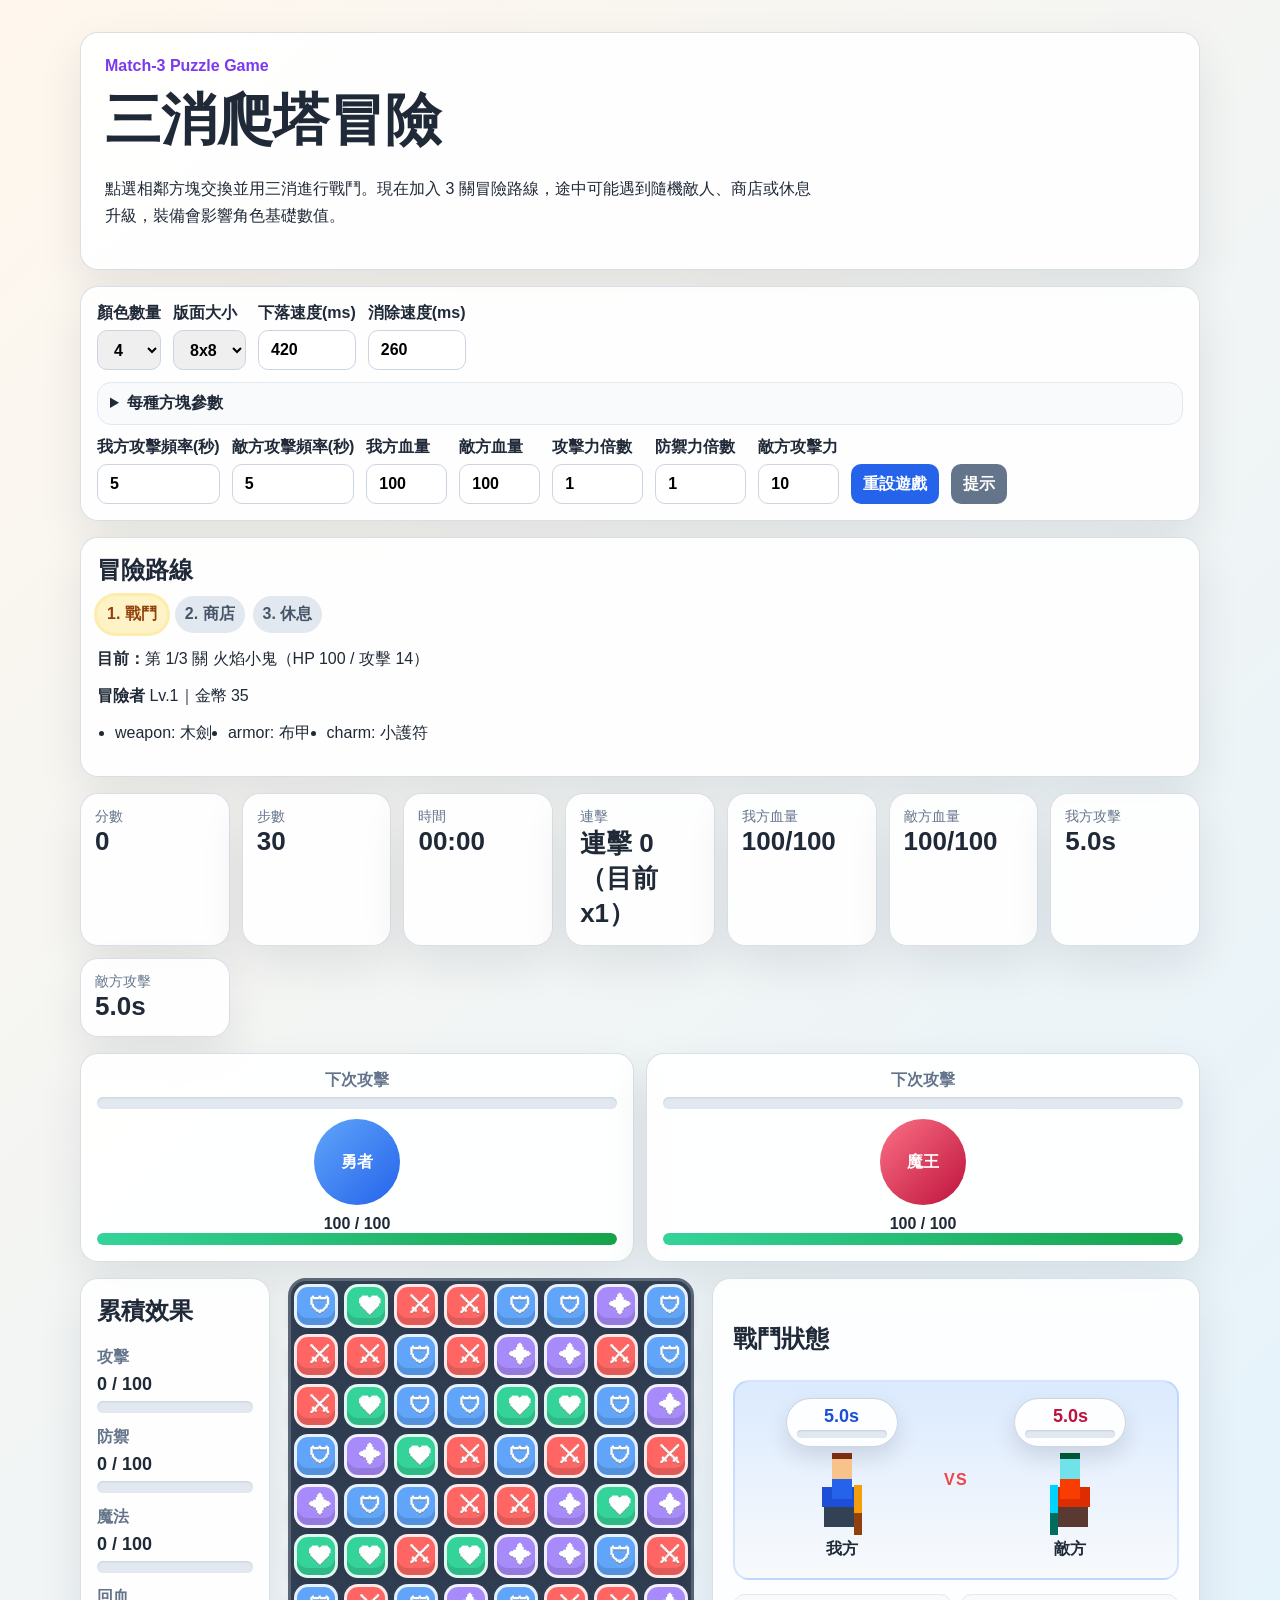
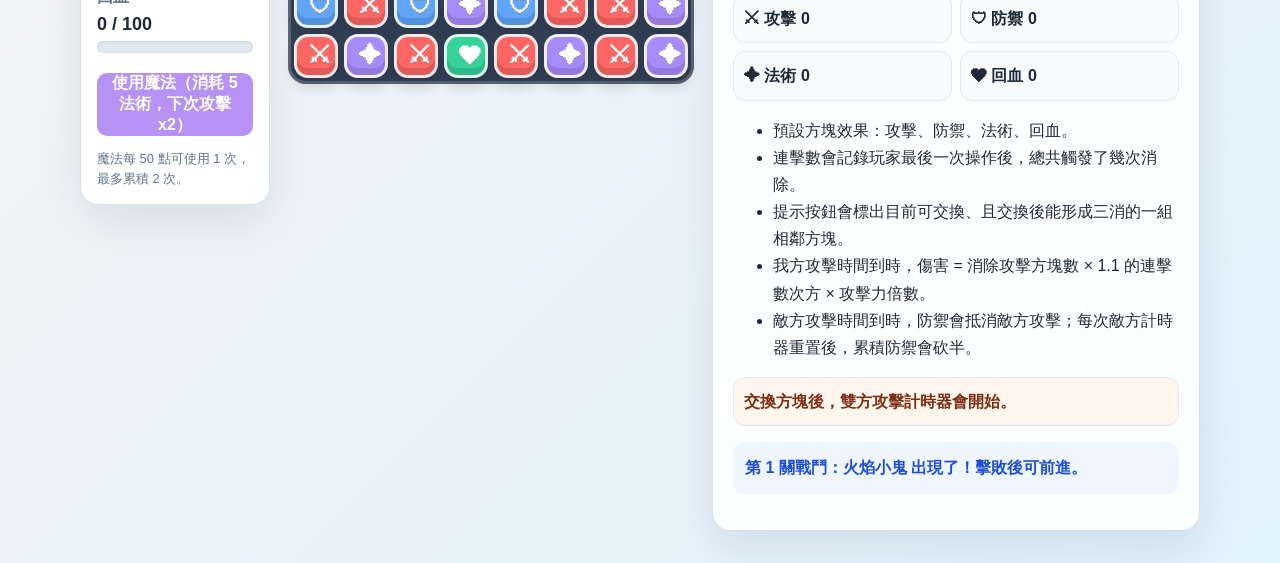
==== commit 1a460eab: "Add roguelite route progression" ====
--- a/index.html
+++ b/index.html
@@ -10,8 +10,8 @@
   <main class="app-shell">
     <section class="hero">
       <p class="eyebrow">Match-3 Puzzle Game</p>
-      <h1>簡易三消遊戲</h1>
-      <p class="subtitle">點選相鄰方塊交換，湊成 3 個以上同色方塊即可消除。現在每種方塊都有戰鬥效果，並會依照雙方攻擊計時器進行結算。</p>
+      <h1>三消爬塔冒險</h1>
+      <p class="subtitle">點選相鄰方塊交換並用三消進行戰鬥。現在加入 3 關冒險路線，途中可能遇到隨機敵人、商店或休息升級，裝備會影響角色基礎數值。</p>
     </section>
 
     <section class="panel controls" aria-label="遊戲設定">
@@ -67,6 +67,8 @@
       <button id="hintButton" type="button" class="secondary">提示</button>
     </section>
 
+    <section id="runPanel" class="panel run-panel" aria-label="冒險路線"></section>
+
     <section class="stats" aria-label="遊戲狀態">
       <article><span>分數</span><strong id="score">0</strong></article>
       <article><span>步數</span><strong id="moves">30</strong></article>
@@ -78,60 +80,73 @@
       <article><span>敵方攻擊</span><strong id="enemyAttackCountdown">--</strong></article>
     </section>
 
+    <section class="battle-panel" aria-label="戰鬥狀態">
+      <article class="fighter-card">
+        <div class="attack-countdown">
+          <span>下次攻擊</span>
+          <div class="bar"><span id="playerAttackBar"></span></div>
+        </div>
+        <div class="fighter-avatar">勇者</div>
+        <strong id="playerHpText">100 / 100</strong>
+        <div class="bar hp"><span id="playerHpBar"></span></div>
+      </article>
+      <article class="fighter-card enemy">
+        <div class="attack-countdown">
+          <span>下次攻擊</span>
+          <div class="bar"><span id="enemyAttackBar"></span></div>
+        </div>
+        <div class="fighter-avatar">魔王</div>
+        <strong id="enemyHpText">100 / 100</strong>
+        <div class="bar hp"><span id="enemyHpBar"></span></div>
+      </article>
+    </section>
+
     <section class="game-layout">
+      <aside class="panel accumulation-panel" aria-label="累積戰鬥效果">
+        <h2>累積效果</h2>
+        <div class="meter-row">
+          <span>攻擊</span>
+          <strong id="attackValue">0 / 100</strong>
+          <div class="bar"><span id="attackMeter"></span></div>
+        </div>
+        <div class="meter-row">
+          <span>防禦</span>
+          <strong id="defenseValue">0 / 100</strong>
+          <div class="bar"><span id="defenseMeter"></span></div>
+        </div>
+        <div class="meter-row">
+          <span>魔法</span>
+          <strong id="magicValue">0 / 100</strong>
+          <div class="bar"><span id="magicMeter"></span></div>
+        </div>
+        <div class="meter-row">
+          <span>回血</span>
+          <strong id="healValue">0 / 100</strong>
+          <div class="bar"><span id="healMeter"></span></div>
+        </div>
+        <button id="magicButton" type="button" class="magic-button">使用魔法（下次攻擊 x2）</button>
+        <p class="meter-note">魔法每 50 點可使用 1 次，最多累積 2 次。</p>
+      </aside>
       <div id="board" class="board" aria-label="三消遊戲棋盤"></div>
       <aside class="panel business-panel">
         <h2>戰鬥狀態</h2>
         <div class="battle-stage" aria-label="角色戰鬥展示">
           <div class="fighter hero-fighter">
-            <div class="stage-hp" aria-label="我方血量">
-              <strong id="playerHpText">100 / 100</strong>
-              <div class="bar hp"><span id="playerHpBar"></span></div>
+            <div class="stage-countdown" aria-label="我方下次攻擊倒數">
+              <strong id="playerStageAttackCountdown">--</strong>
+              <div class="bar"><span id="playerStageAttackBar"></span></div>
             </div>
             <div id="heroSprite" class="pixel-sprite hero-sprite" aria-label="我方像素角色"></div>
             <strong>我方</strong>
-            <div class="stage-countdown" aria-label="我方下次攻擊倒數">
-              <span>下次攻擊</span>
-              <strong id="playerStageAttackCountdown">--</strong>
-              <div class="bar"><span id="playerStageAttackBar"></span></div>
-            </div>
           </div>
           <div class="versus">VS</div>
           <div class="fighter enemy-fighter">
-            <div class="stage-hp" aria-label="敵方血量">
-              <strong id="enemyHpText">100 / 100</strong>
-              <div class="bar hp"><span id="enemyHpBar"></span></div>
+            <div class="stage-countdown" aria-label="敵方下次攻擊倒數">
+              <strong id="enemyStageAttackCountdown">--</strong>
+              <div class="bar"><span id="enemyStageAttackBar"></span></div>
             </div>
             <div id="enemySprite" class="pixel-sprite enemy-sprite" aria-label="敵方像素角色"></div>
             <strong>敵方</strong>
-            <div class="stage-countdown" aria-label="敵方下次攻擊倒數">
-              <span>下次攻擊</span>
-              <strong id="enemyStageAttackCountdown">--</strong>
-              <div class="bar"><span id="enemyStageAttackBar"></span></div>
-            </div>
-          </div>
-          <div class="stage-meters" aria-label="累積戰鬥效果">
-            <div class="mini-meter">
-              <span>⚔ 攻擊</span>
-              <strong id="attackValue">0 / 100</strong>
-              <div class="bar"><span id="attackMeter"></span></div>
-            </div>
-            <div class="mini-meter">
-              <span>🛡 防禦</span>
-              <strong id="defenseValue">0 / 100</strong>
-              <div class="bar"><span id="defenseMeter"></span></div>
-            </div>
-            <div class="mini-meter">
-              <span>✦ 魔法</span>
-              <strong id="magicValue">0 / 100</strong>
-              <div class="bar"><span id="magicMeter"></span></div>
-            </div>
-            <div class="mini-meter">
-              <span>❤ 回血</span>
-              <strong id="healValue">0 / 100</strong>
-              <div class="bar"><span id="healMeter"></span></div>
-            </div>
-            <button id="magicButton" type="button" class="magic-button">使用魔法（下次攻擊 x2）</button>
           </div>
         </div>
         <div class="effect-grid" aria-label="本輪累積效果">
--- a/assets/match3.css
+++ b/assets/match3.css
@@ -54,24 +54,26 @@
 .bar { height: 12px; overflow: hidden; border-radius: 999px; background: #e2e8f0; box-shadow: inset 0 1px 2px rgba(15,23,42,.12); }
 .bar span { display: block; width: 0%; height: 100%; border-radius: inherit; background: linear-gradient(90deg, #38bdf8, #2563eb); transition: width 180ms linear; }
 .bar.hp span { width: 100%; background: linear-gradient(90deg, #34d399, #16a34a); }
-.game-layout { grid-template-columns: max-content minmax(360px, 1fr); }
+.game-layout { grid-template-columns: 190px max-content minmax(240px, 1fr); }
+.accumulation-panel { padding: 16px; }
+.accumulation-panel h2 { margin-top: 0; }
+.meter-row { display: grid; gap: 6px; margin-bottom: 14px; }
+.meter-row span { color: #64748b; font-weight: 800; }
+.meter-row strong { font-size: 18px; }
 #attackMeter { background: linear-gradient(90deg, #fb923c, #ef4444); }
 #defenseMeter { background: linear-gradient(90deg, #93c5fd, #2563eb); }
 #magicMeter { background: linear-gradient(90deg, #c084fc, #7c3aed); }
 #healMeter { background: linear-gradient(90deg, #86efac, #16a34a); }
-.magic-button { width: 100%; min-height: 34px; margin-top: 0; padding: 0 10px; background: #7c3aed; font-size: 12px; }
+.magic-button { width: 100%; min-height: 44px; margin-top: 6px; background: #7c3aed; }
 .meter-note { margin-bottom: 0; color: #64748b; font-size: 13px; line-height: 1.5; }
 .stats { grid-template-columns: repeat(7, minmax(96px, 1fr)); }
 .cell { position: relative; display: grid; place-items: center; font-size: 22px; text-shadow: 0 2px 0 rgba(0,0,0,.18); }
 .cell-icon { pointer-events: none; filter: drop-shadow(0 2px 0 rgba(255,255,255,.22)); }
 .battle-stage { display: grid; grid-template-columns: 1fr auto 1fr; align-items: end; gap: 12px; padding: 16px; margin-bottom: 14px; border-radius: 16px; background: linear-gradient(#dbeafe, #f8fafc); border: 2px solid rgba(59,130,246,.18); }
 .fighter { display: grid; justify-items: center; gap: 8px; font-weight: 800; }
-.stage-hp, .stage-countdown { width: 128px; padding: 8px 10px; border-radius: 14px; background: rgba(255,255,255,.92); border: 1px solid rgba(148,163,184,.45); box-shadow: 0 10px 22px rgba(15,23,42,.12); text-align: center; color: #1d4ed8; }
-.stage-hp { color: #15803d; }
-.stage-countdown span { display: block; margin-bottom: 2px; color: #64748b; font-size: 11px; line-height: 1; }
-.stage-hp strong, .stage-countdown strong { display: block; margin-bottom: 5px; font-size: 16px; line-height: 1; }
+.stage-countdown { width: 112px; padding: 8px 10px; border-radius: 999px; background: rgba(255,255,255,.92); border: 1px solid rgba(148,163,184,.45); box-shadow: 0 10px 22px rgba(15,23,42,.12); text-align: center; color: #1d4ed8; }
+.stage-countdown strong { display: block; margin-bottom: 5px; font-size: 18px; line-height: 1; }
 .stage-countdown .bar { height: 8px; }
-.stage-hp .bar { height: 8px; }
 .enemy-fighter .stage-countdown { color: #be123c; }
 .enemy-fighter .stage-countdown .bar span { background: linear-gradient(90deg, #fb7185, #be123c); }
 .versus { align-self: center; color: #ef4444; font-weight: 900; letter-spacing: .08em; }
@@ -82,11 +84,6 @@
 .hero-sprite.attacking { animation: hero-attack 520ms steps(3, end); }
 .enemy-sprite.attacking { animation: enemy-attack 520ms steps(3, end); }
 .hero-sprite.attacking::after, .enemy-sprite.attacking::after { transform: rotate(-55deg); }
-.stage-meters { grid-column: 1 / -1; display: grid; grid-template-columns: repeat(4, minmax(86px, 1fr)) minmax(120px, .8fr); gap: 8px; align-items: stretch; padding: 8px; border-radius: 14px; background: rgba(255,255,255,.72); border: 1px solid rgba(148,163,184,.35); }
-.mini-meter { display: grid; gap: 4px; min-width: 0; padding: 8px; border-radius: 12px; background: rgba(248,250,252,.92); border: 1px solid #e2e8f0; }
-.mini-meter span { color: #64748b; font-size: 12px; font-weight: 900; }
-.mini-meter strong { font-size: 13px; line-height: 1; }
-.mini-meter .bar { height: 7px; }
 .effect-grid { display: grid; grid-template-columns: repeat(2, minmax(120px, 1fr)); gap: 8px; margin-bottom: 12px; }
 .effect-grid span, .battle-log { border-radius: 12px; background: #f8fafc; border: 1px solid #e2e8f0; padding: 10px; font-weight: 700; }
 .battle-log { color: #7c2d12; background: #fff7ed; }
@@ -95,7 +92,7 @@
 @keyframes hero-attack { 50% { transform: translateX(18px); } }
 @keyframes enemy-attack { 0%, 100% { transform: scaleX(-1) translateX(0); } 50% { transform: scaleX(-1) translateX(18px); } }
 @media (max-width: 980px) { .stats { grid-template-columns: repeat(3, 1fr); } }
-@media (max-width: 820px) { .battle-panel, .game-layout { grid-template-columns: 1fr; } .stats { grid-template-columns: repeat(2, 1fr); } .effect-grid { grid-template-columns: 1fr; } .stage-meters { grid-template-columns: repeat(2, minmax(120px, 1fr)); } .magic-button { grid-column: 1 / -1; } }
+@media (max-width: 820px) { .battle-panel, .game-layout { grid-template-columns: 1fr; } .accumulation-panel { order: -1; } .stats { grid-template-columns: repeat(2, 1fr); } .effect-grid { grid-template-columns: 1fr; } }
 
 .cell.special { border-color: #fff7ed; box-shadow: inset 0 -7px 0 rgba(0,0,0,.12), 0 0 0 3px rgba(250,204,21,.8), 0 10px 18px rgba(15,23,42,.22); overflow: hidden; }
 .cell.special::before { content: ''; position: absolute; inset: -35%; background: conic-gradient(from 0deg, transparent, rgba(255,255,255,.72), transparent 32%); animation: special-spin 1.8s linear infinite; }
@@ -123,3 +120,13 @@
   to { opacity: 0; transform: translate(-50%, -34px) scale(1); }
 }
 .fighter { position: relative; }
+.run-panel { margin-bottom: 16px; padding: 16px; }
+.run-panel h2 { margin: 0 0 10px; }
+.route-list { display: flex; flex-wrap: wrap; gap: 8px; margin-bottom: 10px; }
+.route-node { padding: 8px 10px; border-radius: 999px; background: #e2e8f0; color: #475569; font-weight: 800; }
+.route-node.current { background: #fef3c7; color: #92400e; box-shadow: 0 0 0 3px rgba(250,204,21,.35); }
+.route-node.done { background: #dcfce7; color: #166534; }
+.gear-list { display: flex; flex-wrap: wrap; gap: 8px 16px; padding-left: 18px; }
+.run-actions { display: flex; flex-wrap: wrap; gap: 8px; margin-top: 12px; }
+.run-actions button { background: #7c3aed; }
+.run-actions button[data-next-node] { background: #2563eb; }
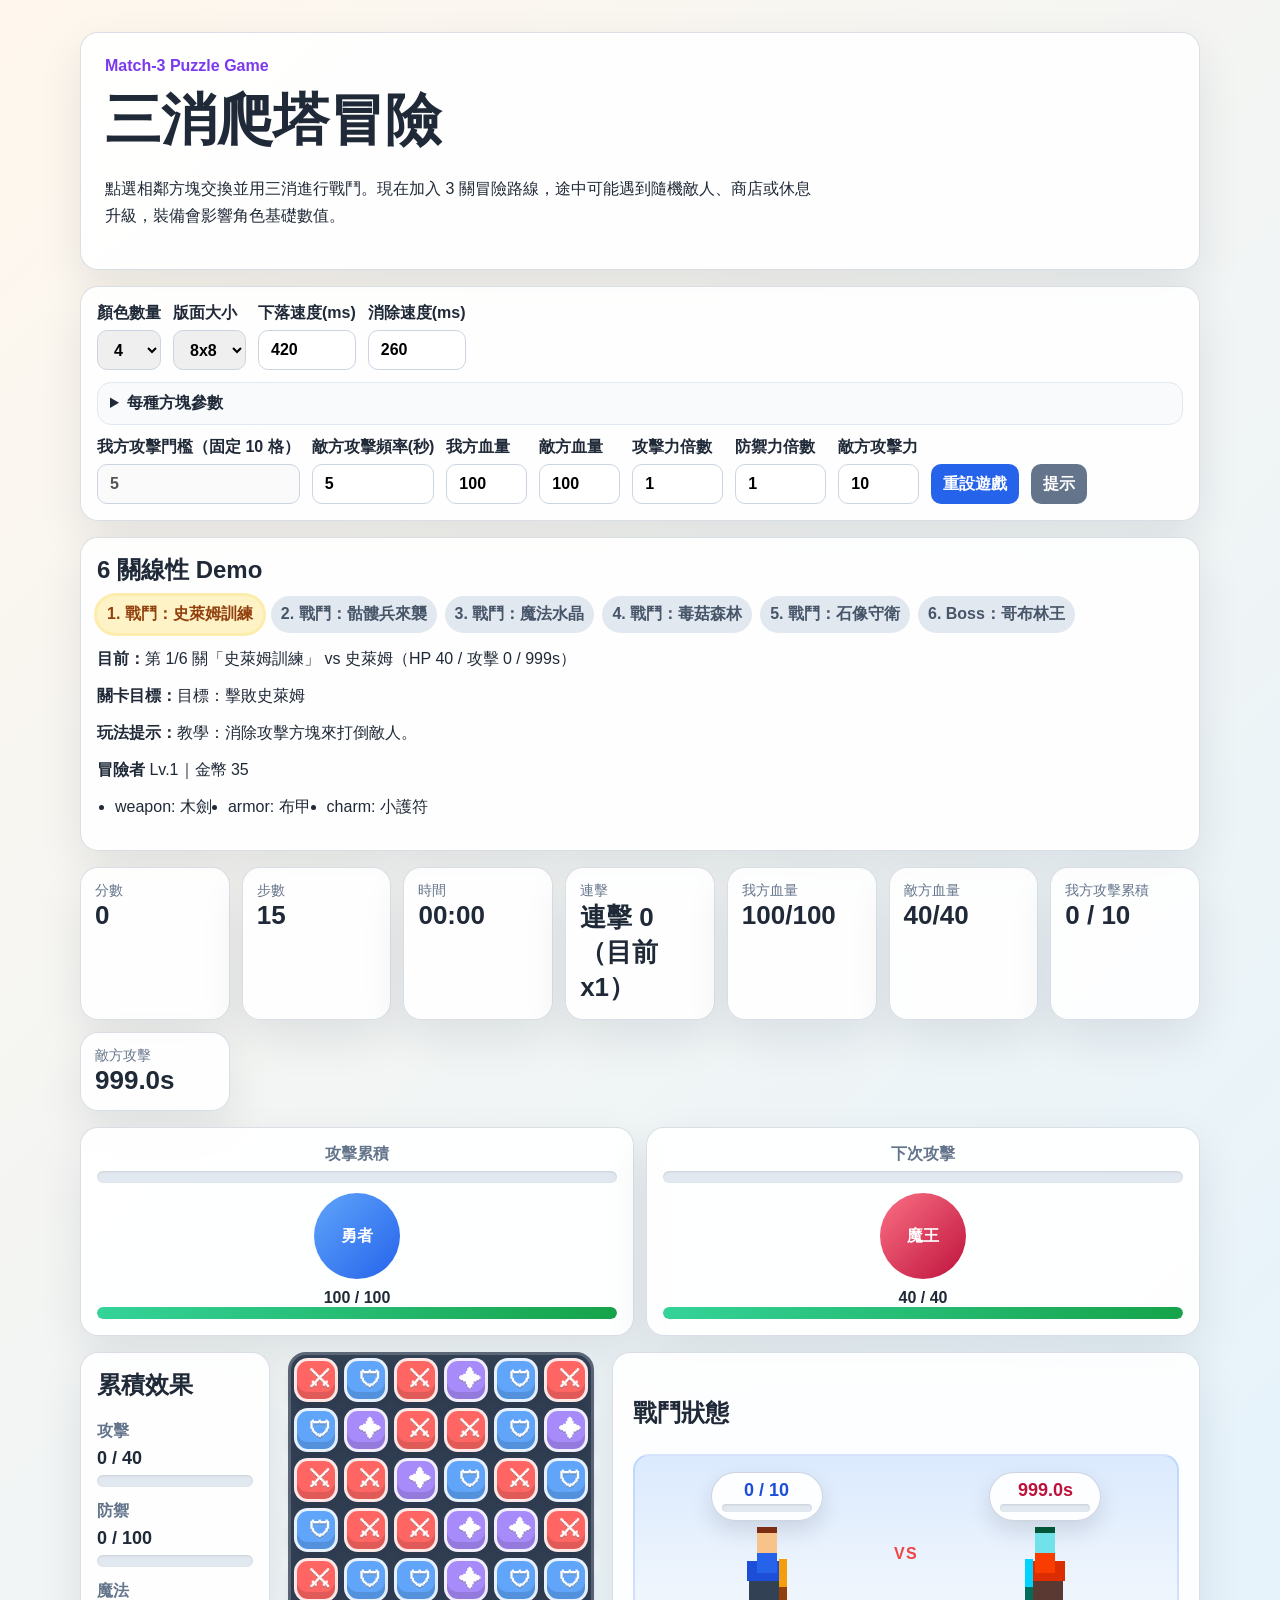
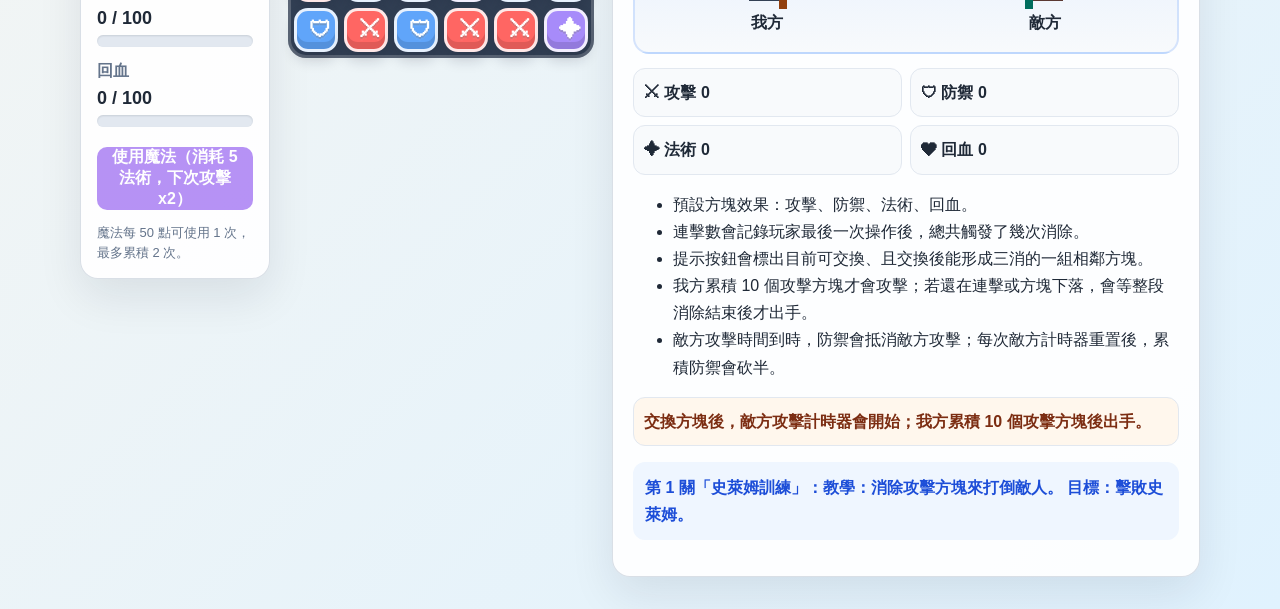
==== commit 61f0dad0: "Change player attack to block threshold" ====
--- a/index.html
+++ b/index.html
@@ -42,8 +42,8 @@
         <p>出現權重越高越常出現；消除速度會套用在該方塊的消除動畫。</p>
         <div id="blockSettings" class="block-settings-grid"></div>
       </details>
-      <label data-debug-option>我方攻擊頻率(秒)
-        <input type="number" id="attackInterval" value="5" min="1" max="30" step="1" />
+      <label data-debug-option>我方攻擊門檻（固定 10 格）
+        <input type="number" id="attackInterval" value="5" min="1" max="30" step="1" disabled />
       </label>
       <label data-debug-option>敵方攻擊頻率(秒)
         <input type="number" id="enemyInterval" value="5" min="1" max="30" step="1" />
@@ -76,14 +76,14 @@
       <article><span>連擊</span><strong id="combo">連擊 0</strong></article>
       <article><span>我方血量</span><strong id="playerHp">100/100</strong></article>
       <article><span>敵方血量</span><strong id="enemyHp">100/100</strong></article>
-      <article><span>我方攻擊</span><strong id="playerAttackCountdown">--</strong></article>
+      <article><span>我方攻擊累積</span><strong id="playerAttackCountdown">0 / 10</strong></article>
       <article><span>敵方攻擊</span><strong id="enemyAttackCountdown">--</strong></article>
     </section>
 
     <section class="battle-panel" aria-label="戰鬥狀態">
       <article class="fighter-card">
         <div class="attack-countdown">
-          <span>下次攻擊</span>
+          <span>攻擊累積</span>
           <div class="bar"><span id="playerAttackBar"></span></div>
         </div>
         <div class="fighter-avatar">勇者</div>
@@ -132,7 +132,7 @@
         <h2>戰鬥狀態</h2>
         <div class="battle-stage" aria-label="角色戰鬥展示">
           <div class="fighter hero-fighter">
-            <div class="stage-countdown" aria-label="我方下次攻擊倒數">
+            <div class="stage-countdown" aria-label="我方攻擊累積">
               <strong id="playerStageAttackCountdown">--</strong>
               <div class="bar"><span id="playerStageAttackBar"></span></div>
             </div>
@@ -159,7 +159,7 @@
           <li>預設方塊效果：攻擊、防禦、法術、回血。</li>
           <li>連擊數會記錄玩家最後一次操作後，總共觸發了幾次消除。</li>
           <li>提示按鈕會標出目前可交換、且交換後能形成三消的一組相鄰方塊。</li>
-          <li>我方攻擊時間到時，傷害 = 消除攻擊方塊數 × 1.1 的連擊數次方 × 攻擊力倍數。</li>
+          <li>我方累積 10 個攻擊方塊才會攻擊；若還在連擊或方塊下落，會等整段消除結束後才出手。</li>
           <li>敵方攻擊時間到時，防禦會抵消敵方攻擊；每次敵方計時器重置後，累積防禦會砍半。</li>
         </ul>
         <p id="battleLog" class="battle-log">尚未攻擊。</p>
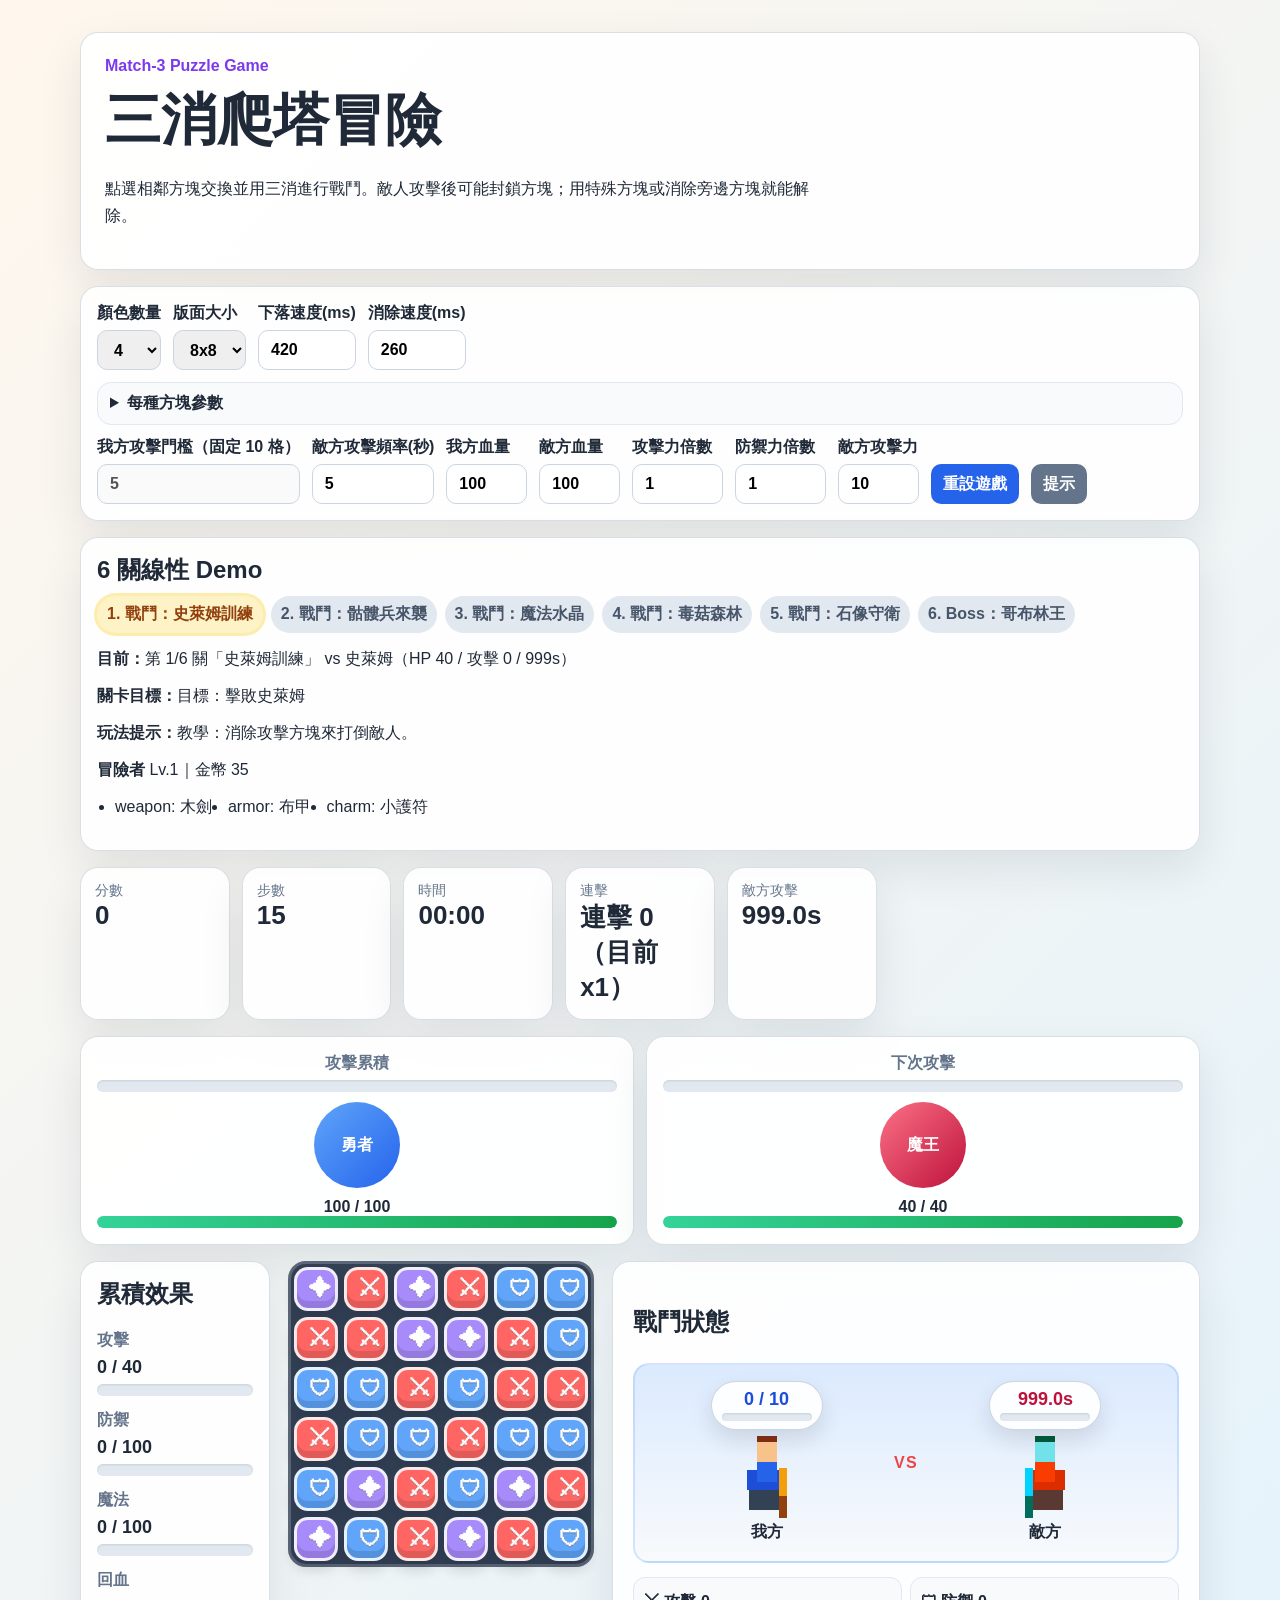
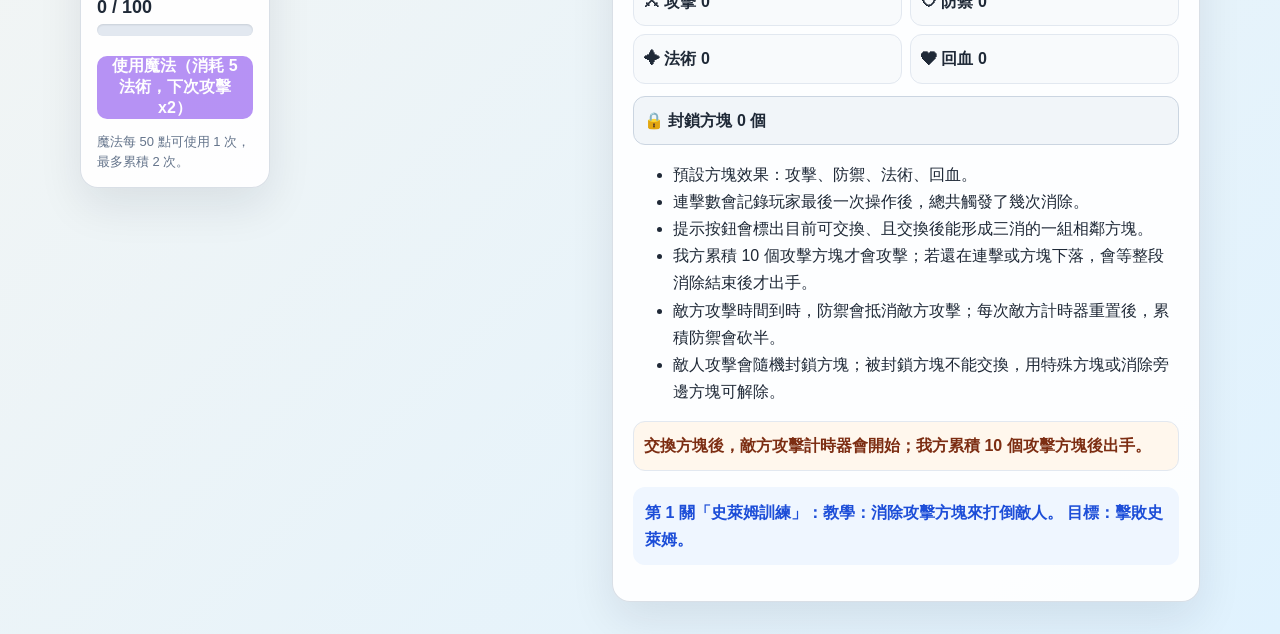
==== commit 051da433: "Add enemy board lock challenge" ====
--- a/index.html
+++ b/index.html
@@ -11,7 +11,7 @@
     <section class="hero">
       <p class="eyebrow">Match-3 Puzzle Game</p>
       <h1>三消爬塔冒險</h1>
-      <p class="subtitle">點選相鄰方塊交換並用三消進行戰鬥。現在加入 3 關冒險路線，途中可能遇到隨機敵人、商店或休息升級，裝備會影響角色基礎數值。</p>
+      <p class="subtitle">點選相鄰方塊交換並用三消進行戰鬥。敵人攻擊後可能封鎖方塊；用特殊方塊或消除旁邊方塊就能解除。</p>
     </section>
 
     <section class="panel controls" aria-label="遊戲設定">
@@ -74,9 +74,9 @@
       <article><span>步數</span><strong id="moves">30</strong></article>
       <article><span>時間</span><strong id="timer">00:00</strong></article>
       <article><span>連擊</span><strong id="combo">連擊 0</strong></article>
-      <article><span>我方血量</span><strong id="playerHp">100/100</strong></article>
-      <article><span>敵方血量</span><strong id="enemyHp">100/100</strong></article>
-      <article><span>我方攻擊累積</span><strong id="playerAttackCountdown">0 / 10</strong></article>
+      <article class="stat-compact"><span>我方血量</span><strong id="playerHp">100/100</strong></article>
+      <article class="stat-compact"><span>敵方血量</span><strong id="enemyHp">100/100</strong></article>
+      <article class="stat-compact"><span>我方攻擊累積</span><strong id="playerAttackCountdown">0 / 10</strong></article>
       <article><span>敵方攻擊</span><strong id="enemyAttackCountdown">--</strong></article>
     </section>
 
@@ -155,12 +155,14 @@
           <span>✦ 法術 <strong id="roundSpell">0</strong></span>
           <span>❤ 回血 <strong id="roundHeal">0</strong></span>
         </div>
+        <p class="locked-summary">🔒 封鎖方塊 <strong id="lockedCount">0</strong> 個</p>
         <ul>
           <li>預設方塊效果：攻擊、防禦、法術、回血。</li>
           <li>連擊數會記錄玩家最後一次操作後，總共觸發了幾次消除。</li>
           <li>提示按鈕會標出目前可交換、且交換後能形成三消的一組相鄰方塊。</li>
           <li>我方累積 10 個攻擊方塊才會攻擊；若還在連擊或方塊下落，會等整段消除結束後才出手。</li>
           <li>敵方攻擊時間到時，防禦會抵消敵方攻擊；每次敵方計時器重置後，累積防禦會砍半。</li>
+          <li>敵人攻擊會隨機封鎖方塊；被封鎖方塊不能交換，用特殊方塊或消除旁邊方塊可解除。</li>
         </ul>
         <p id="battleLog" class="battle-log">尚未攻擊。</p>
         <p id="status" class="status">請交換相鄰方塊開始遊戲。</p>
--- a/assets/match3.css
+++ b/assets/match3.css
@@ -130,3 +130,26 @@
 .run-actions { display: flex; flex-wrap: wrap; gap: 8px; margin-top: 12px; }
 .run-actions button { background: #7c3aed; }
 .run-actions button[data-next-node] { background: #2563eb; }
+.cell.locked {
+  cursor: not-allowed;
+  border-color: #0f172a;
+  filter: grayscale(.35) brightness(.8);
+  box-shadow: inset 0 -7px 0 rgba(0,0,0,.2), 0 0 0 4px rgba(15,23,42,.55), 0 10px 18px rgba(15,23,42,.26);
+  animation: lock-pulse 1.15s ease-in-out infinite;
+}
+.cell.locked::after {
+  content: '🔒';
+  position: absolute;
+  inset: 0;
+  display: grid;
+  place-items: center;
+  border-radius: inherit;
+  background: repeating-linear-gradient(135deg, rgba(15,23,42,.42) 0 6px, rgba(255,255,255,.14) 6px 12px);
+  color: #f8fafc;
+  font-size: 20px;
+  text-shadow: 0 2px 3px rgba(0,0,0,.75);
+  z-index: 2;
+}
+.locked-summary { margin: 0 0 12px; padding: 10px; border-radius: 12px; background: #f1f5f9; border: 1px solid #cbd5e1; font-weight: 800; }
+.stat-compact { display: none; }
+@keyframes lock-pulse { 50% { transform: scale(.96); box-shadow: inset 0 -7px 0 rgba(0,0,0,.2), 0 0 0 5px rgba(59,130,246,.45); } }
